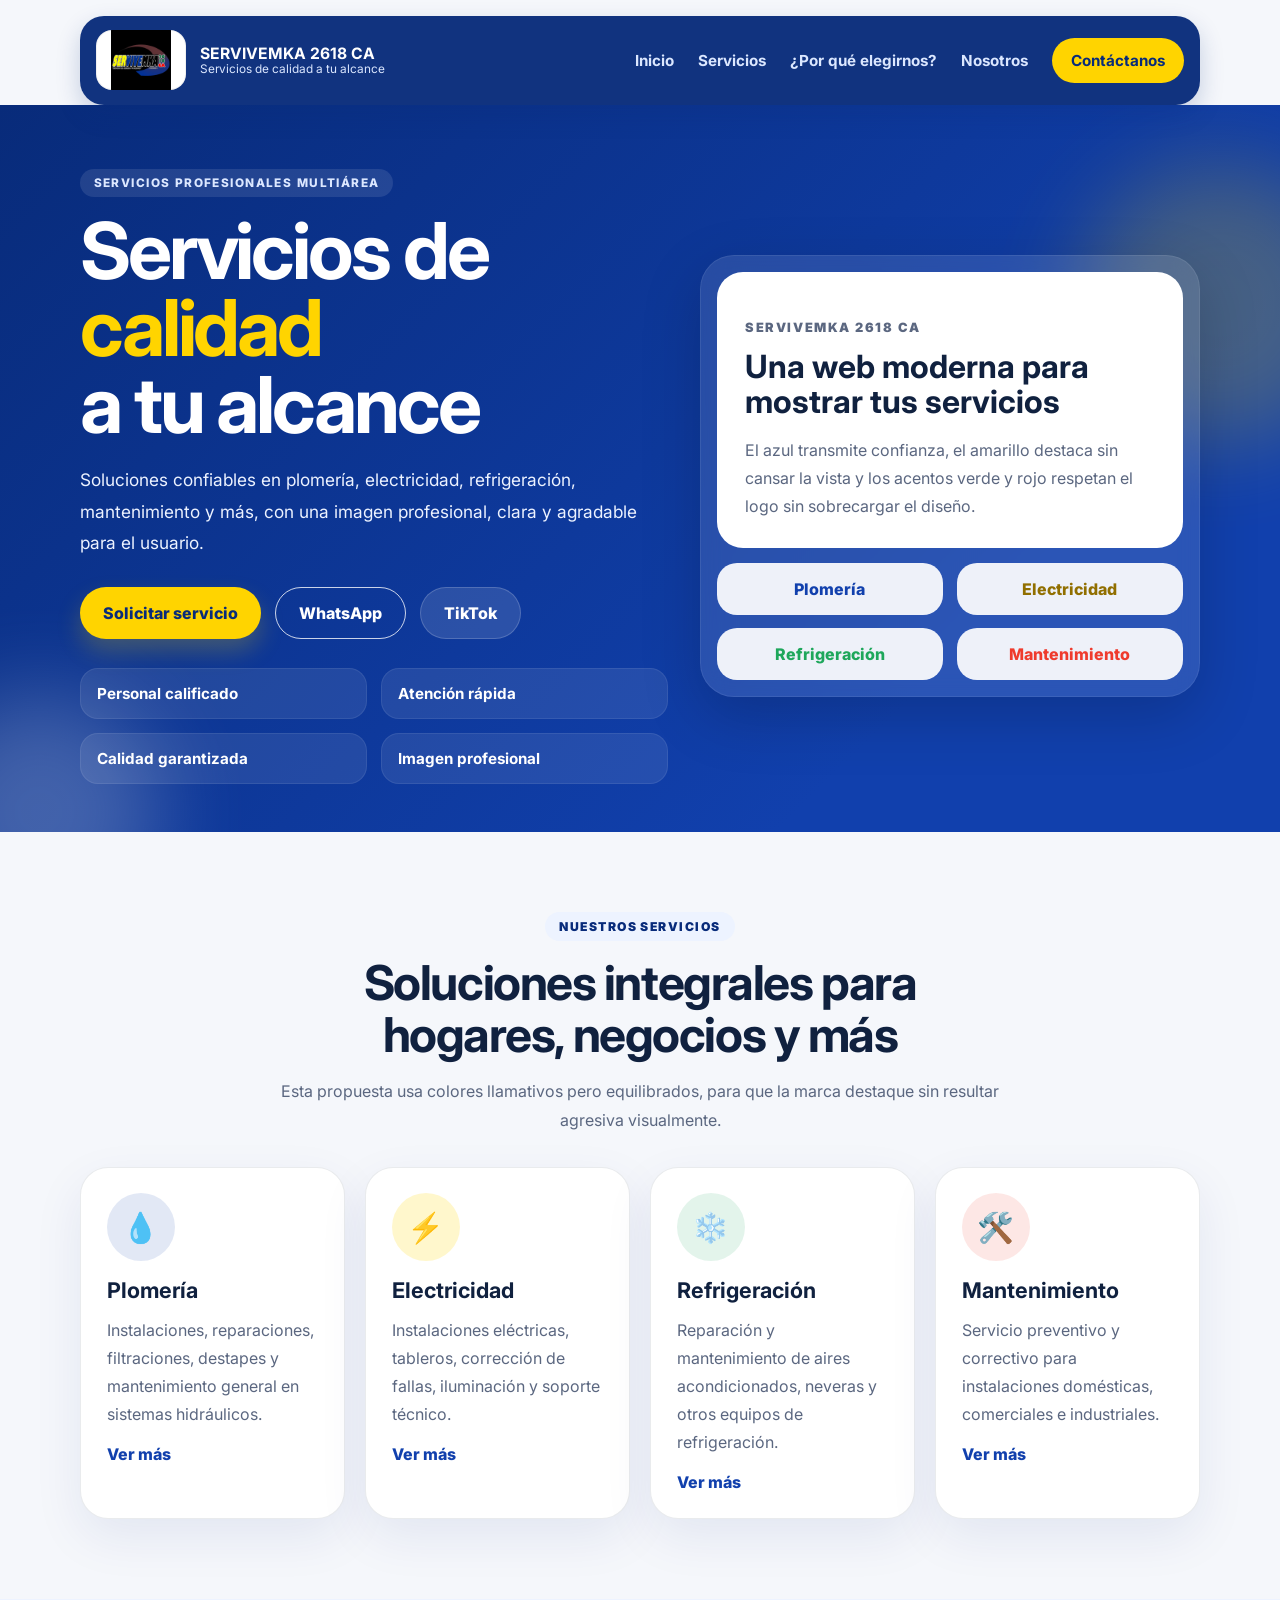
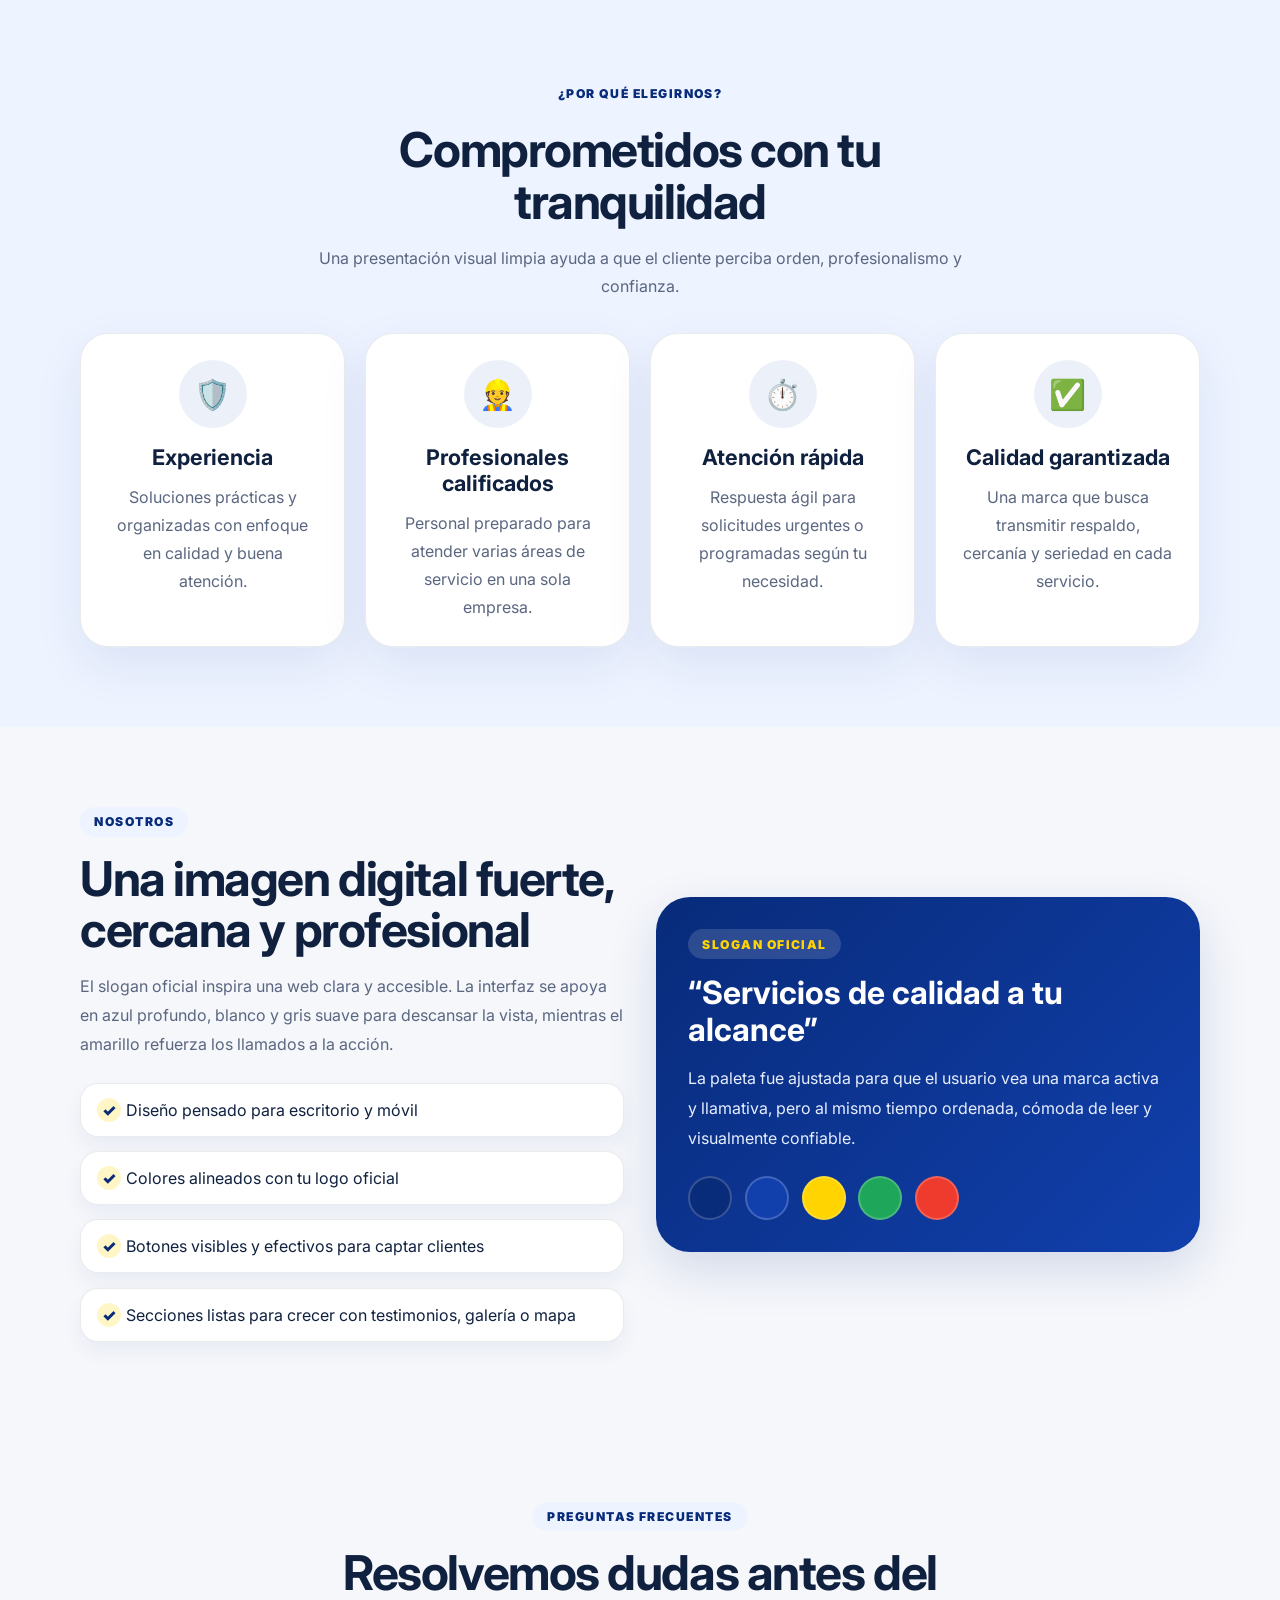
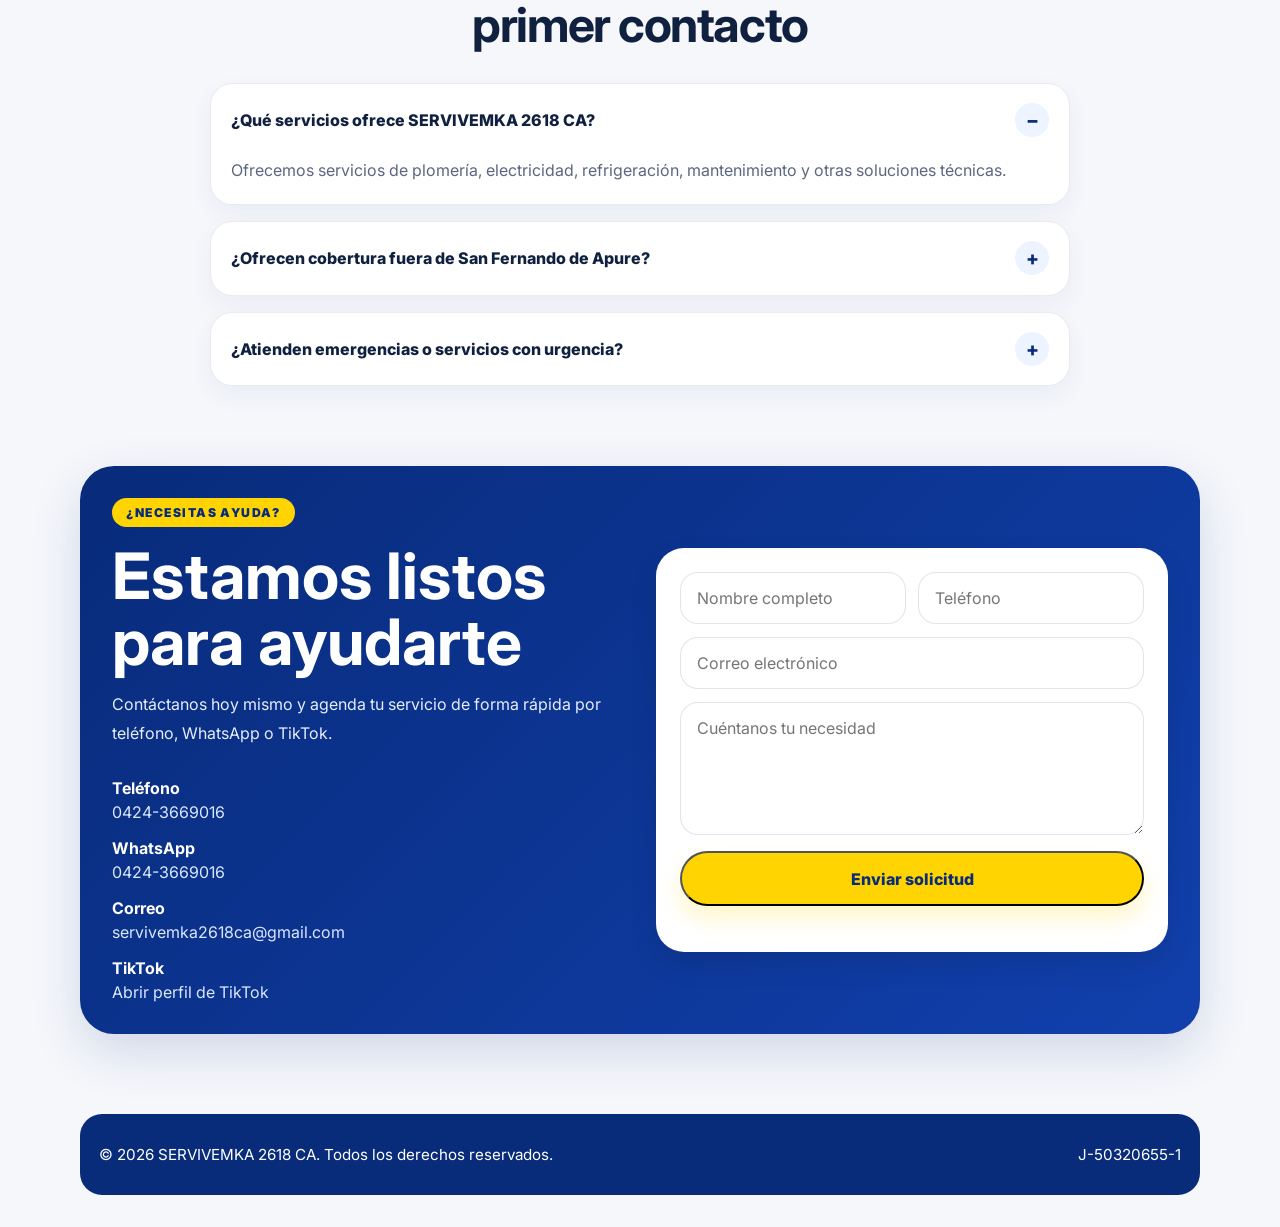
==== index.html @ ab95a571 "Refactor FAQ section to remove duplicates" ====
<!doctype html>
<html lang="es">
  <head>
    <meta charset="UTF-8" />
    <meta name="viewport" content="width=device-width, initial-scale=1.0" />
    <meta
      name="description"
      content="SERVIVEMKA 2618 CA - Servicios de calidad a tu alcance. Plomería, electricidad, refrigeración, mantenimiento y más."
    />
    <title>SERVIVEMKA 2618 CA</title>
    <link rel="preconnect" href="https://fonts.googleapis.com" />
    <link rel="preconnect" href="https://fonts.gstatic.com" crossorigin />
    <link
      href="https://fonts.googleapis.com/css2?family=Inter:wght@400;500;600;700;800;900&display=swap"
      rel="stylesheet"
    />
    <link rel="stylesheet" href="styles.css" />
  </head>
  <body>
    <header class="site-header">
      <div class="container nav-wrap">
        <a href="#inicio" class="brand" aria-label="Ir al inicio">
          <div class="brand-logo-box">
            <img src="public/logo-servivemka.jpg" alt="Logo de SERVIVEMKA 2618 CA" class="brand-logo" />
          </div>
          <div class="brand-text">
            <strong>SERVIVEMKA 2618 CA</strong>
            <span>Servicios de calidad a tu alcance</span>
          </div>
        </a>

        <button class="menu-toggle" id="menuToggle" aria-label="Abrir menú" aria-expanded="false">
          <span></span>
          <span></span>
          <span></span>
        </button>

        <nav class="nav" id="navMenu">
          <a href="#inicio">Inicio</a>
          <a href="#servicios">Servicios</a>
          <a href="#beneficios">¿Por qué elegirnos?</a>
          <a href="#nosotros">Nosotros</a>
          <a href="#contacto" class="nav-button">Contáctanos</a>
        </nav>
      </div>
    </header>

    <main>
      <section class="hero" id="inicio">
        <div class="hero-shape hero-shape-1"></div>
        <div class="hero-shape hero-shape-2"></div>
        <div class="container hero-grid">
          <div class="hero-copy">
            <span class="eyebrow">SERVICIOS PROFESIONALES MULTIÁREA</span>
            <h1>
              Servicios de <span>calidad</span><br />
              a tu alcance
            </h1>
            <p>
              Soluciones confiables en plomería, electricidad, refrigeración, mantenimiento y más,
              con una imagen profesional, clara y agradable para el usuario.
            </p>

            <div class="hero-actions">
              <a class="btn btn-primary" href="#contacto">Solicitar servicio</a>
              <a
                class="btn btn-outline"
                href="https://wa.me/584243669016?text=Hola%2C%20quiero%20informaci%C3%B3n%20sobre%20los%20servicios%20de%20SERVIVEMKA%202618%20CA"
                target="_blank"
                rel="noreferrer"
              >
                WhatsApp
              </a>
              <a
                class="btn btn-tiktok"
                href="https://www.tiktok.com/@asdrubaldaza2288?_t=ZM-8vEyXBdMeiU&_r=1"
                target="_blank"
                rel="noreferrer"
              >
                TikTok
              </a>
            </div>

            <div class="hero-badges">
              <div class="badge-item">Personal calificado</div>
              <div class="badge-item">Atención rápida</div>
              <div class="badge-item">Calidad garantizada</div>
              <div class="badge-item">Imagen profesional</div>
            </div>
          </div>

          <div class="hero-card">
            <div class="hero-card-top">
              <p class="card-kicker">SERVIVEMKA 2618 CA</p>
              <h2>Una web moderna para mostrar tus servicios</h2>
              <p>
                El azul transmite confianza, el amarillo destaca sin cansar la vista y los acentos
                verde y rojo respetan el logo sin sobrecargar el diseño.
              </p>
            </div>

            <div class="hero-service-list">
              <div class="mini-service blue">Plomería</div>
              <div class="mini-service yellow">Electricidad</div>
              <div class="mini-service green">Refrigeración</div>
              <div class="mini-service red">Mantenimiento</div>
            </div>
          </div>
        </div>
      </section>

      <section class="section light" id="servicios">
        <div class="container">
          <div class="section-head center">
            <span class="tag">Nuestros servicios</span>
            <h2>Soluciones integrales para hogares, negocios y más</h2>
            <p>
              Esta propuesta usa colores llamativos pero equilibrados, para que la marca destaque sin
              resultar agresiva visualmente.
            </p>
          </div>

          <div class="service-grid">
            <article class="service-card">
              <div class="icon-circle blue">💧</div>
              <h3>Plomería</h3>
              <p>
                Instalaciones, reparaciones, filtraciones, destapes y mantenimiento general en sistemas
                hidráulicos.
              </p>
              <a href="#contacto">Ver más</a>
            </article>

            <article class="service-card">
              <div class="icon-circle yellow">⚡</div>
              <h3>Electricidad</h3>
              <p>
                Instalaciones eléctricas, tableros, corrección de fallas, iluminación y soporte técnico.
              </p>
              <a href="#contacto">Ver más</a>
            </article>

            <article class="service-card">
              <div class="icon-circle green">❄️</div>
              <h3>Refrigeración</h3>
              <p>
                Reparación y mantenimiento de aires acondicionados, neveras y otros equipos de refrigeración.
              </p>
              <a href="#contacto">Ver más</a>
            </article>

            <article class="service-card">
              <div class="icon-circle red">🛠️</div>
              <h3>Mantenimiento</h3>
              <p>
                Servicio preventivo y correctivo para instalaciones domésticas, comerciales e industriales.
              </p>
              <a href="#contacto">Ver más</a>
            </article>
          </div>
        </div>
      </section>

      <section class="section pale" id="beneficios">
        <div class="container">
          <div class="section-head center">
            <span class="tag">¿Por qué elegirnos?</span>
            <h2>Comprometidos con tu tranquilidad</h2>
            <p>
              Una presentación visual limpia ayuda a que el cliente perciba orden, profesionalismo y confianza.
            </p>
          </div>

          <div class="benefit-grid">
            <article class="benefit-card">
              <div class="benefit-icon">🛡️</div>
              <h3>Experiencia</h3>
              <p>Soluciones prácticas y organizadas con enfoque en calidad y buena atención.</p>
            </article>
            <article class="benefit-card">
              <div class="benefit-icon">👷</div>
              <h3>Profesionales calificados</h3>
              <p>Personal preparado para atender varias áreas de servicio en una sola empresa.</p>
            </article>
            <article class="benefit-card">
              <div class="benefit-icon">⏱️</div>
              <h3>Atención rápida</h3>
              <p>Respuesta ágil para solicitudes urgentes o programadas según tu necesidad.</p>
            </article>
            <article class="benefit-card">
              <div class="benefit-icon">✅</div>
              <h3>Calidad garantizada</h3>
              <p>Una marca que busca transmitir respaldo, cercanía y seriedad en cada servicio.</p>
            </article>
          </div>
        </div>
      </section>

      <section class="section" id="nosotros">
        <div class="container about-grid">
          <div>
            <div class="section-head">
              <span class="tag">Nosotros</span>
              <h2>Una imagen digital fuerte, cercana y profesional</h2>
              <p>
                El slogan oficial inspira una web clara y accesible. La interfaz se apoya en azul profundo,
                blanco y gris suave para descansar la vista, mientras el amarillo refuerza los llamados a la acción.
              </p>
            </div>

            <ul class="check-list">
              <li>Diseño pensado para escritorio y móvil</li>
              <li>Colores alineados con tu logo oficial</li>
              <li>Botones visibles y efectivos para captar clientes</li>
              <li>Secciones listas para crecer con testimonios, galería o mapa</li>
            </ul>
          </div>

          <div class="about-panel">
            <span class="tag tag-dark">Slogan oficial</span>
            <h3>“Servicios de calidad a tu alcance”</h3>
            <p>
              La paleta fue ajustada para que el usuario vea una marca activa y llamativa, pero al mismo tiempo ordenada,
              cómoda de leer y visualmente confiable.
            </p>
            <div class="palette-preview">
              <span class="swatch navy"></span>
              <span class="swatch blue"></span>
              <span class="swatch yellow"></span>
              <span class="swatch green"></span>
              <span class="swatch red"></span>
            </div>
          </div>
        </div>
      </section>

      <section class="section light">
        <div class="container narrow">
          <div class="section-head center">
            <span class="tag">Preguntas frecuentes</span>
            <h2>Resolvemos dudas antes del primer contacto</h2>
          </div>

          <div class="faq-list">
            <article class="faq-item active">
              <button class="faq-question" type="button">
                <span>¿Qué servicios ofrece SERVIVEMKA 2618 CA?</span>
                <span class="faq-sign">−</span>
              </button>
              <div class="faq-answer">
                Ofrecemos servicios de plomería, electricidad, refrigeración, mantenimiento y otras soluciones técnicas.
              </div>
            </article>

           <article class="faq-item">
  <button class="faq-question" type="button">
    <span>¿Ofrecen cobertura fuera de San Fernando de Apure?</span>
    <span class="faq-sign">+</span>
  </button>
  <div class="faq-answer">
    Sí. En SERVIVEMKA 2618 CA contamos con disponibilidad para atender servicios dentro y fuera de San Fernando de Apure, según el tipo de trabajo y la ubicación. Siempre buscamos brindarte una atención rápida, confiable y con la misma calidad que nos identifica.
  </div>
</article>

<article class="faq-item">
  <button class="faq-question" type="button">
    <span>¿Atienden emergencias o servicios con urgencia?</span>
    <span class="faq-sign">+</span>
  </button>
  <div class="faq-answer">
    Sí. Atendemos solicitudes urgentes en plomería, electricidad, refrigeración y mantenimiento, ofreciendo una respuesta oportuna para ayudarte cuando más lo necesitas. Nuestro compromiso es darte soluciones rápidas y efectivas.
  </div>
</article>
          </div>
        </div>
      </section>

      <section class="section contact-band" id="contacto">
        <div class="container contact-grid">
          <div class="contact-copy">
            <span class="tag tag-yellow">¿Necesitas ayuda?</span>
            <h2>Estamos listos para ayudarte</h2>
            <p>
              Contáctanos hoy mismo y agenda tu servicio de forma rápida por teléfono, WhatsApp o TikTok.
            </p>

            <div class="contact-data">
              <div>
                <strong>Teléfono</strong>
                <span><a href="tel:04243669016">0424-3669016</a></span>
              </div>
              <div>
                <strong>WhatsApp</strong>
                <span>
                  <a
                    href="https://wa.me/584243669016?text=Hola%2C%20quiero%20informaci%C3%B3n%20sobre%20los%20servicios%20de%20SERVIVEMKA%202618%20CA"
                    target="_blank"
                    rel="noreferrer"
                  >
                    0424-3669016
                  </a>
                </span>
              </div>
              <div>
                <strong>Correo</strong>
                <span><a href="mailto:servivemka2618ca@gmail.com">servivemka2618ca@gmail.com</a></span>
              </div>
              <div>
                <strong>TikTok</strong>
                <span>
                  <a
                    href="https://www.tiktok.com/@asdrubaldaza2288?_t=ZM-8vEyXBdMeiU&_r=1"
                    target="_blank"
                    rel="noreferrer"
                  >
                    Abrir perfil de TikTok
                  </a>
                </span>
              </div>
            </div>
          </div>

          <form class="contact-form" id="contactForm">
            <div class="form-row">
              <input type="text" placeholder="Nombre completo" name="nombre" required />
              <input type="tel" placeholder="Teléfono" name="telefono" required />
            </div>
            <input type="email" placeholder="Correo electrónico" name="correo" required />
            <textarea name="mensaje" rows="5" placeholder="Cuéntanos tu necesidad" required></textarea>
            <button type="submit" class="btn btn-primary full">Enviar solicitud</button>
            <p class="form-message" id="formMessage"></p>
          </form>
        </div>
      </section>
    </main>

    <footer class="site-footer">
      <div class="container footer-wrap">
        <p>© 2026 SERVIVEMKA 2618 CA. Todos los derechos reservados.</p>
        <p>J-50320655-1</p>
      </div>
    </footer>

    <script src="script.js"></script>
  </body>
</html>
---- styles.css ----
:root {
  --navy: #082b7a;
  --blue: #1140ad;
  --light-blue: #edf3ff;
  --yellow: #ffd400;
  --yellow-soft: #ffe666;
  --green: #1ea75b;
  --red: #ef3b2d;
  --text: #10213f;
  --muted: #5b6780;
  --white: #ffffff;
  --bg: #f5f7fb;
  --border: rgba(16, 33, 63, 0.09);
  --shadow: 0 18px 50px rgba(8, 43, 122, 0.08);
  --radius: 28px;
}

* {
  box-sizing: border-box;
}

html {
  scroll-behavior: smooth;
}

body {
  margin: 0;
  font-family: "Inter", sans-serif;
  background: var(--bg);
  color: var(--text);
}

a {
  color: inherit;
  text-decoration: none;
}

img {
  display: block;
  max-width: 100%;
}

button,
input,
textarea {
  font: inherit;
}

.container {
  width: min(1120px, calc(100% - 2rem));
  margin: 0 auto;
}

.narrow {
  width: min(860px, 100%);
}

.site-header {
  position: sticky;
  top: 0;
  z-index: 50;
  padding: 1rem 0 0;
}

.nav-wrap {
  display: flex;
  align-items: center;
  justify-content: space-between;
  gap: 1rem;
  background: rgba(8, 43, 122, 0.96);
  backdrop-filter: blur(10px);
  color: var(--white);
  border-radius: 24px;
  padding: 0.9rem 1rem;
  box-shadow: 0 10px 25px rgba(8, 43, 122, 0.2);
}

.brand {
  display: flex;
  align-items: center;
  gap: 0.85rem;
  min-width: 0;
}

.brand-logo-box {
  width: 90px;
  min-width: 90px;
  height: 60px;
  border-radius: 16px;
  background: #fff;
  overflow: hidden;
  box-shadow: inset 0 0 0 1px rgba(0, 0, 0, 0.06);
}

.brand-logo {
  width: 100%;
  height: 100%;
  object-fit: contain;
}

.brand-text {
  display: flex;
  flex-direction: column;
}

.brand-text strong {
  font-size: 0.98rem;
  line-height: 1.1;
}

.brand-text span {
  font-size: 0.74rem;
  color: #dbe7ff;
}

.nav {
  display: flex;
  align-items: center;
  gap: 1.5rem;
}

.nav a {
  font-size: 0.95rem;
  font-weight: 700;
  color: #dbe7ff;
}

.nav a:hover {
  color: var(--white);
}

.nav-button {
  background: var(--yellow);
  color: var(--navy) !important;
  padding: 0.8rem 1.2rem;
  border-radius: 999px;
}

.menu-toggle {
  display: none;
  flex-direction: column;
  gap: 4px;
  background: transparent;
  border: 0;
  cursor: pointer;
}

.menu-toggle span {
  display: block;
  width: 24px;
  height: 3px;
  border-radius: 999px;
  background: var(--white);
}

.hero {
  position: relative;
  overflow: hidden;
  padding: 4rem 0 3rem;
  background: linear-gradient(135deg, var(--navy) 0%, var(--blue) 75%);
}

.hero-shape {
  position: absolute;
  border-radius: 999px;
  filter: blur(45px);
  opacity: 0.22;
}

.hero-shape-1 {
  width: 280px;
  height: 280px;
  background: var(--yellow);
  top: 60px;
  right: -80px;
}

.hero-shape-2 {
  width: 240px;
  height: 240px;
  background: #ffffff;
  bottom: -100px;
  left: -80px;
}

.hero-grid {
  position: relative;
  display: grid;
  grid-template-columns: 1.08fr 0.92fr;
  gap: 2rem;
  align-items: center;
}

.eyebrow {
  display: inline-flex;
  padding: 0.45rem 0.85rem;
  border-radius: 999px;
  background: rgba(255, 255, 255, 0.1);
  color: #dbe7ff;
  font-size: 0.74rem;
  font-weight: 800;
  letter-spacing: 0.12em;
}

.hero-copy h1 {
  margin: 1rem 0 0;
  color: var(--white);
  font-size: clamp(2.7rem, 7vw, 4.9rem);
  line-height: 0.98;
  letter-spacing: -0.04em;
}

.hero-copy h1 span {
  color: var(--yellow);
}

.hero-copy p {
  margin: 1.3rem 0 0;
  max-width: 650px;
  color: #ecf2ff;
  font-size: 1.08rem;
  line-height: 1.8;
}

.hero-actions {
  display: flex;
  flex-wrap: wrap;
  gap: 0.85rem;
  margin-top: 1.8rem;
}

.btn {
  display: inline-flex;
  align-items: center;
  justify-content: center;
  border-radius: 999px;
  padding: 0.95rem 1.45rem;
  font-weight: 800;
  transition: transform 0.2s ease, box-shadow 0.2s ease, background 0.2s ease;
}

.btn:hover {
  transform: translateY(-1px);
}

.btn-primary {
  background: var(--yellow);
  color: var(--navy);
  box-shadow: 0 12px 24px rgba(255, 212, 0, 0.22);
}

.btn-outline {
  border: 1.5px solid rgba(255, 255, 255, 0.78);
  color: var(--white);
}

.btn-tiktok {
  background: rgba(255, 255, 255, 0.12);
  color: var(--white);
  border: 1px solid rgba(255, 255, 255, 0.18);
}

.btn.full {
  width: 100%;
}

.hero-badges {
  display: grid;
  grid-template-columns: repeat(2, minmax(0, 1fr));
  gap: 0.85rem;
  margin-top: 1.8rem;
}

.badge-item {
  padding: 0.95rem 1rem;
  border-radius: 18px;
  background: rgba(255, 255, 255, 0.09);
  color: var(--white);
  font-size: 0.95rem;
  font-weight: 700;
  border: 1px solid rgba(255, 255, 255, 0.08);
}

.hero-card {
  background: rgba(255, 255, 255, 0.11);
  border: 1px solid rgba(255, 255, 255, 0.08);
  backdrop-filter: blur(12px);
  border-radius: 34px;
  padding: 1rem;
  box-shadow: 0 20px 60px rgba(0, 0, 0, 0.18);
}

.hero-card-top {
  background: var(--white);
  border-radius: 26px;
  padding: 1.8rem;
}

.card-kicker {
  margin: 0;
  color: var(--navy);
  font-size: 0.8rem;
  letter-spacing: 0.12em;
  font-weight: 900;
}

.hero-card-top h2 {
  margin: 0.6rem 0 0;
  font-size: 2rem;
  line-height: 1.1;
}

.hero-card-top p {
  margin: 1rem 0 0;
  color: var(--muted);
  line-height: 1.75;
}

.hero-service-list {
  display: grid;
  grid-template-columns: repeat(2, minmax(0, 1fr));
  gap: 0.85rem;
  margin-top: 0.9rem;
}

.mini-service {
  padding: 1rem;
  border-radius: 20px;
  font-weight: 800;
  text-align: center;
  background: rgba(255, 255, 255, 0.92);
}

.blue {
  color: var(--blue);
}

.yellow {
  color: #916f00;
}

.green {
  color: var(--green);
}

.red {
  color: var(--red);
}

.section {
  padding: 5rem 0;
}

.section.light {
  background: var(--bg);
}

.section.pale {
  background: var(--light-blue);
}

.section-head {
  max-width: 720px;
}

.section-head.center {
  margin: 0 auto;
  text-align: center;
}

.tag {
  display: inline-flex;
  border-radius: 999px;
  padding: 0.45rem 0.9rem;
  background: var(--light-blue);
  color: var(--navy);
  font-size: 0.76rem;
  font-weight: 900;
  letter-spacing: 0.12em;
  text-transform: uppercase;
}

.tag-dark {
  background: rgba(255, 255, 255, 0.14);
  color: var(--yellow);
}

.tag-yellow {
  background: var(--yellow);
  color: var(--navy);
}

.section-head h2 {
  margin: 1rem 0 0;
  font-size: clamp(2rem, 4vw, 3rem);
  line-height: 1.08;
  letter-spacing: -0.03em;
}

.section-head p {
  margin: 1rem 0 0;
  color: var(--muted);
  line-height: 1.8;
}

.service-grid,
.benefit-grid {
  display: grid;
  gap: 1.25rem;
  margin-top: 2rem;
}

.service-grid {
  grid-template-columns: repeat(4, minmax(0, 1fr));
}

.benefit-grid {
  grid-template-columns: repeat(4, minmax(0, 1fr));
}

.service-card,
.benefit-card {
  background: var(--white);
  border-radius: var(--radius);
  padding: 1.6rem;
  box-shadow: var(--shadow);
  border: 1px solid var(--border);
}

.icon-circle,
.benefit-icon {
  width: 68px;
  height: 68px;
  display: grid;
  place-items: center;
  border-radius: 999px;
  font-size: 1.85rem;
}

.icon-circle.blue {
  background: rgba(17, 64, 173, 0.12);
}

.icon-circle.yellow {
  background: rgba(255, 212, 0, 0.2);
}

.icon-circle.green {
  background: rgba(30, 167, 91, 0.12);
}

.icon-circle.red {
  background: rgba(239, 59, 45, 0.12);
}

.service-card h3,
.benefit-card h3 {
  margin: 1rem 0 0;
  font-size: 1.35rem;
}

.service-card p,
.benefit-card p {
  margin: 0.8rem 0 0;
  color: var(--muted);
  line-height: 1.75;
}

.service-card a {
  display: inline-block;
  margin-top: 1rem;
  color: var(--blue);
  font-weight: 800;
}

.benefit-card {
  text-align: center;
}

.benefit-icon {
  margin: 0 auto;
  background: rgba(17, 64, 173, 0.08);
}

.about-grid,
.contact-grid {
  display: grid;
  grid-template-columns: 1fr 1fr;
  gap: 2rem;
  align-items: center;
}

.check-list {
  display: grid;
  gap: 0.9rem;
  padding: 0;
  margin: 1.5rem 0 0;
  list-style: none;
}

.check-list li {
  background: var(--white);
  border: 1px solid var(--border);
  border-radius: 18px;
  padding: 1rem 1rem 1rem 2.8rem;
  box-shadow: 0 10px 20px rgba(8, 43, 122, 0.05);
  position: relative;
}

.check-list li::before {
  content: "✓";
  position: absolute;
  left: 1rem;
  top: 50%;
  transform: translateY(-50%);
  width: 24px;
  height: 24px;
  border-radius: 999px;
  display: grid;
  place-items: center;
  background: rgba(255, 212, 0, 0.22);
  color: var(--navy);
  font-weight: 900;
}

.about-panel {
  border-radius: 34px;
  padding: 2rem;
  color: var(--white);
  background: linear-gradient(135deg, var(--navy) 0%, var(--blue) 100%);
  box-shadow: 0 18px 50px rgba(8, 43, 122, 0.14);
}

.about-panel h3 {
  margin: 1rem 0 0;
  font-size: 2rem;
  line-height: 1.15;
}

.about-panel p {
  margin: 1rem 0 0;
  color: #e6eeff;
  line-height: 1.85;
}

.palette-preview {
  display: flex;
  gap: 0.8rem;
  margin-top: 1.4rem;
}

.swatch {
  width: 44px;
  height: 44px;
  border-radius: 999px;
  border: 2px solid rgba(255, 255, 255, 0.2);
}

.swatch.navy {
  background: var(--navy);
}

.swatch.blue {
  background: var(--blue);
}

.swatch.yellow {
  background: var(--yellow);
}

.swatch.green {
  background: var(--green);
}

.swatch.red {
  background: var(--red);
}

.faq-list {
  display: grid;
  gap: 1rem;
  margin-top: 2rem;
}

.faq-item {
  background: var(--white);
  border-radius: 22px;
  border: 1px solid var(--border);
  overflow: hidden;
  box-shadow: 0 10px 24px rgba(8, 43, 122, 0.05);
}

.faq-question {
  width: 100%;
  display: flex;
  align-items: center;
  justify-content: space-between;
  gap: 1rem;
  padding: 1.2rem 1.25rem;
  border: 0;
  background: transparent;
  font-weight: 800;
  color: var(--text);
  cursor: pointer;
  text-align: left;
}

.faq-sign {
  width: 34px;
  height: 34px;
  display: grid;
  place-items: center;
  border-radius: 999px;
  background: var(--light-blue);
  color: var(--navy);
  font-size: 1.2rem;
}

.faq-answer {
  display: none;
  padding: 0 1.25rem 1.2rem;
  color: var(--muted);
  line-height: 1.8;
}

.faq-item.active .faq-answer {
  display: block;
}

.contact-band {
  padding-top: 0;
}

.contact-grid {
  border-radius: 34px;
  padding: 2rem;
  background: linear-gradient(135deg, var(--navy) 0%, var(--blue) 100%);
  box-shadow: 0 18px 50px rgba(8, 43, 122, 0.15);
}

.contact-copy {
  color: var(--white);
}

.contact-copy h2 {
  margin: 1rem 0 0;
  font-size: clamp(2.2rem, 5vw, 4rem);
  line-height: 1.02;
}

.contact-copy p {
  margin: 1rem 0 0;
  color: #e6eeff;
  line-height: 1.85;
}

.contact-data {
  display: grid;
  gap: 1rem;
  margin-top: 1.8rem;
}

.contact-data strong {
  display: block;
  margin-bottom: 0.25rem;
}

.contact-data span,
.contact-data a {
  color: #dbe7ff;
}

.contact-data a:hover {
  color: var(--yellow-soft);
}

.contact-form {
  background: var(--white);
  border-radius: 28px;
  padding: 1.5rem;
  box-shadow: 0 12px 28px rgba(0, 0, 0, 0.1);
}

.form-row {
  display: grid;
  grid-template-columns: 1fr 1fr;
  gap: 0.8rem;
}

.contact-form input,
.contact-form textarea {
  width: 100%;
  margin-bottom: 0.8rem;
  border: 1px solid rgba(16, 33, 63, 0.12);
  border-radius: 18px;
  padding: 0.95rem 1rem;
  outline: none;
  transition: border-color 0.2s ease, box-shadow 0.2s ease;
}

.contact-form input:focus,
.contact-form textarea:focus {
  border-color: var(--blue);
  box-shadow: 0 0 0 4px rgba(17, 64, 173, 0.08);
}

.form-message {
  min-height: 1.2rem;
  margin: 0.2rem 0 0;
  font-size: 0.92rem;
  font-weight: 600;
  color: var(--green);
}

.site-footer {
  padding: 0 0 2rem;
}

.footer-wrap {
  display: flex;
  justify-content: space-between;
  gap: 1rem;
  border-radius: 22px;
  padding: 1rem 1.2rem;
  color: var(--white);
  background: var(--navy);
  font-size: 0.95rem;
}

@media (max-width: 980px) {
  .hero-grid,
  .about-grid,
  .contact-grid,
  .service-grid,
  .benefit-grid {
    grid-template-columns: 1fr 1fr;
  }

  .nav {
    position: absolute;
    top: calc(100% + 0.6rem);
    left: 1rem;
    right: 1rem;
    display: none;
    flex-direction: column;
    align-items: stretch;
    gap: 0.5rem;
    background: #fff;
    padding: 1rem;
    border-radius: 22px;
    box-shadow: var(--shadow);
  }

  .nav.open {
    display: flex;
  }

  .nav a {
    color: var(--navy);
    padding: 0.8rem 0.9rem;
    border-radius: 14px;
  }

  .nav a:hover {
    background: var(--light-blue);
    color: var(--navy);
  }

  .menu-toggle {
    display: flex;
  }
}

@media (max-width: 720px) {
  .hero,
  .section {
    padding: 4rem 0;
  }

  .hero-grid,
  .about-grid,
  .contact-grid,
  .service-grid,
  .benefit-grid,
  .form-row {
    grid-template-columns: 1fr;
  }

  .hero-badges {
    grid-template-columns: 1fr;
  }

  .brand-logo-box {
    width: 72px;
    min-width: 72px;
    height: 48px;
  }

  .brand-text strong {
    font-size: 0.85rem;
  }

  .brand-text span {
    font-size: 0.67rem;
  }

  .hero-copy p,
  .section-head p,
  .about-panel p,
  .contact-copy p {
    font-size: 1rem;
  }

  .footer-wrap {
    flex-direction: column;
    text-align: center;
  }
}
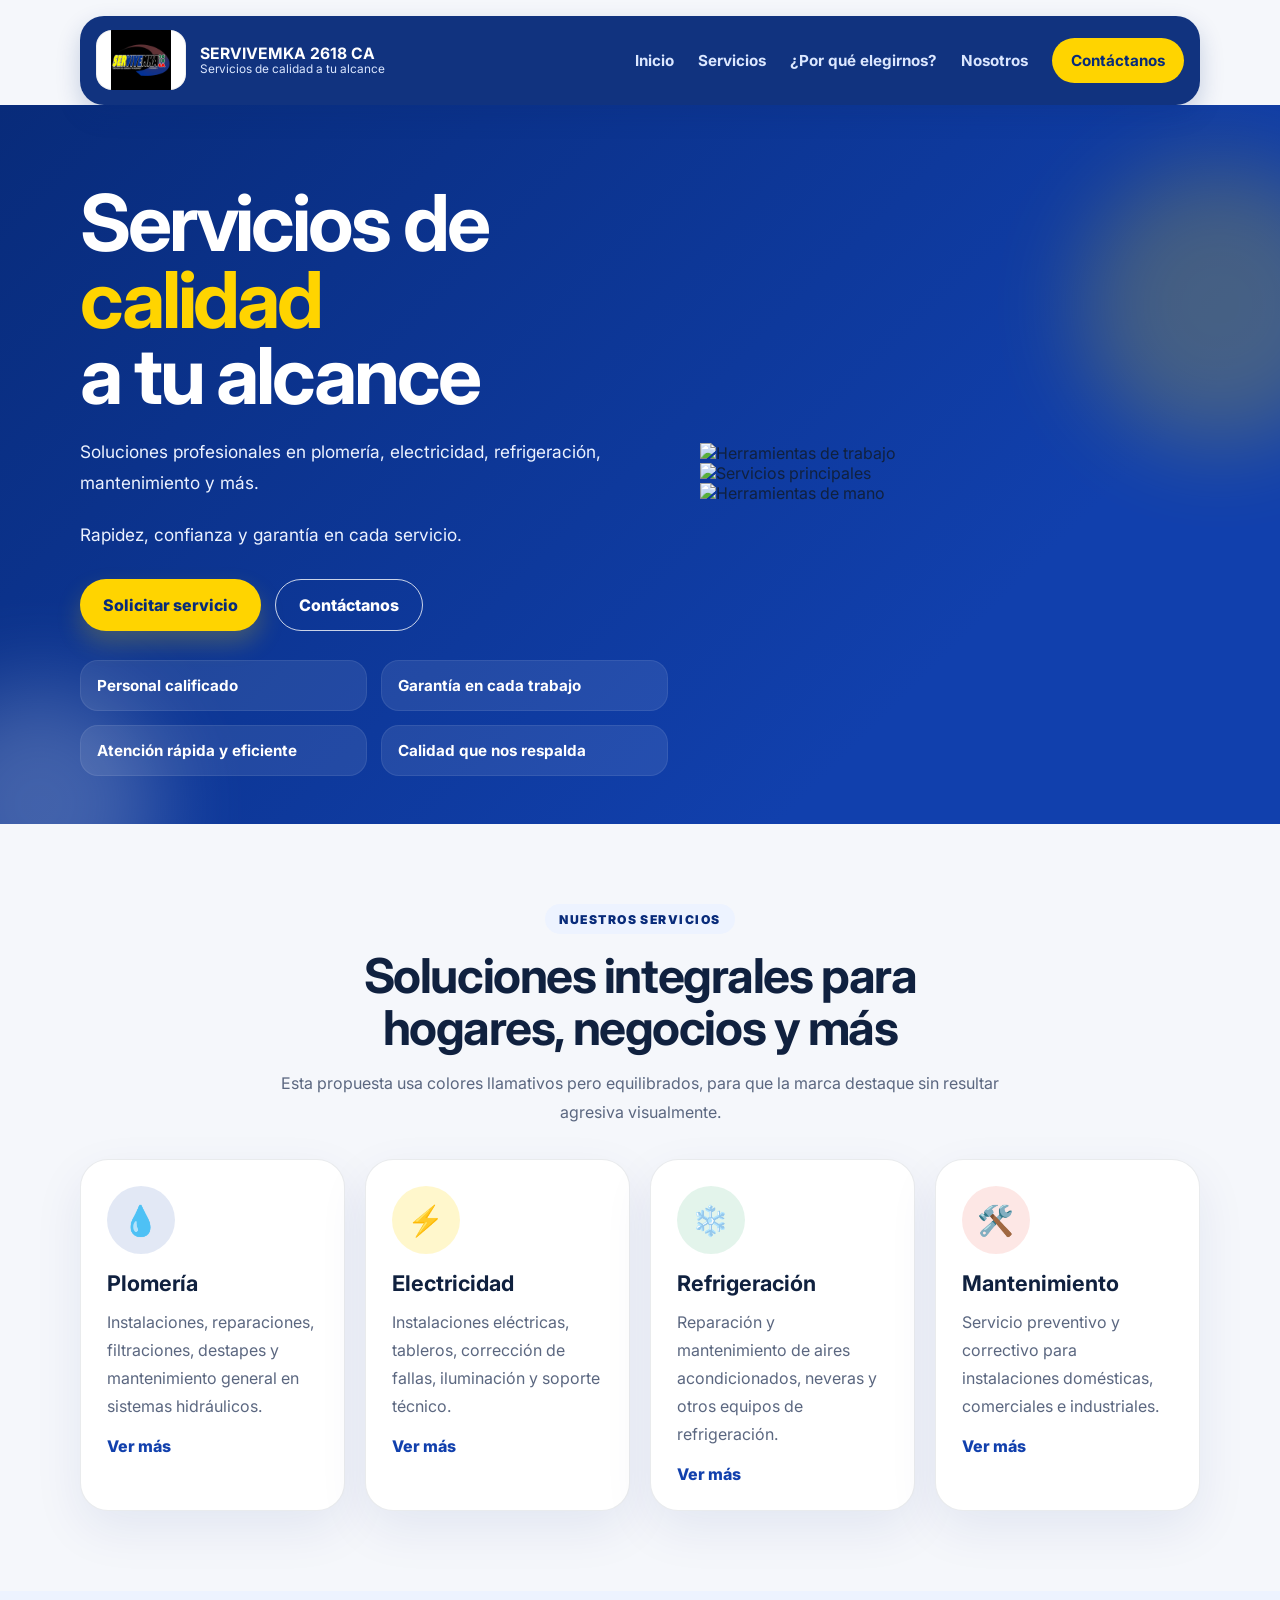
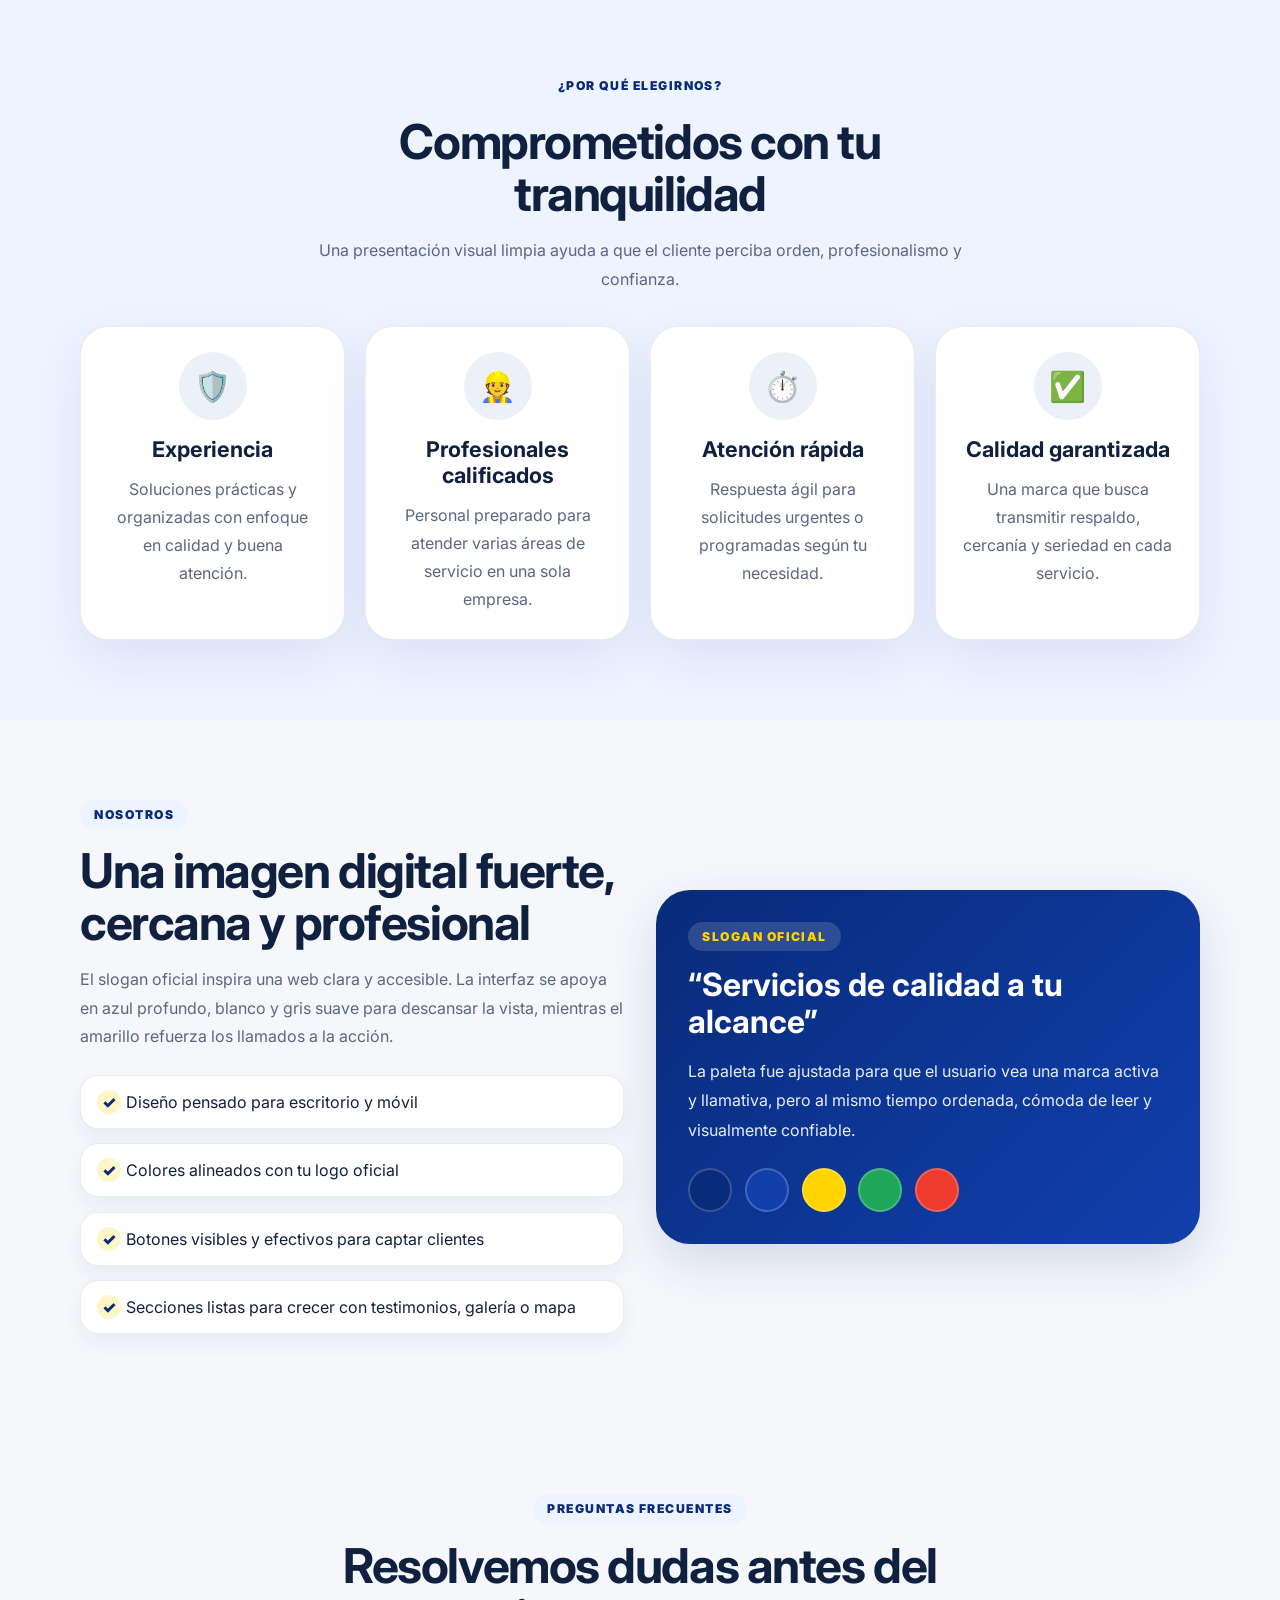
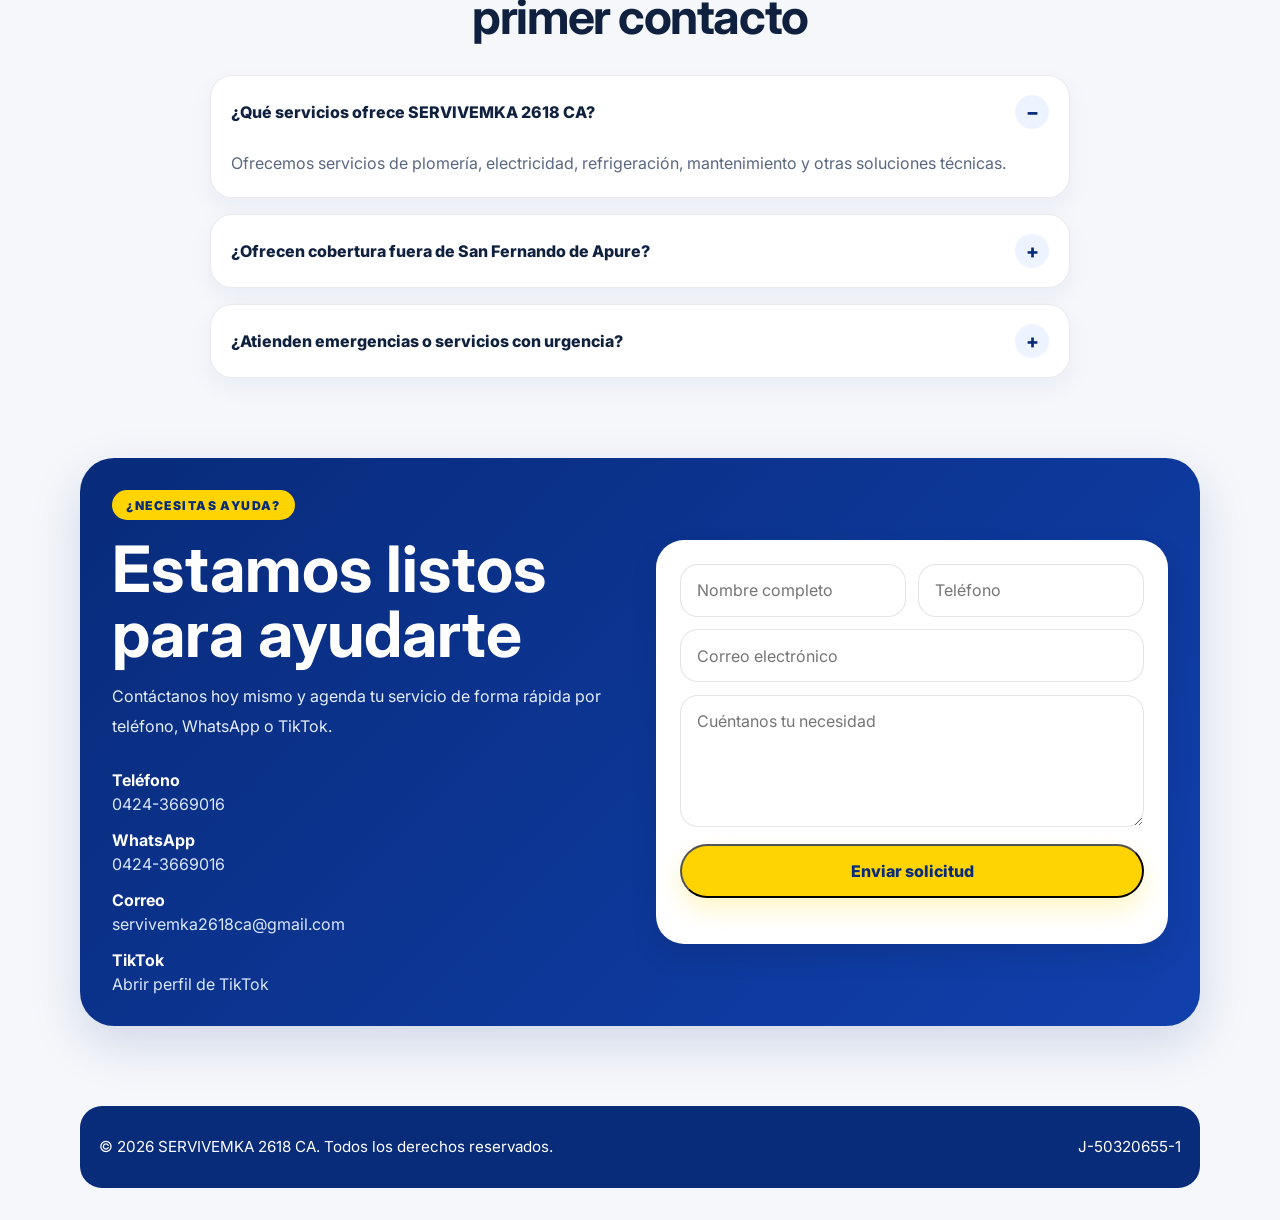
==== commit 0bfe2578: "Refactor hero section layout and content" ====
--- a/index.html
+++ b/index.html
@@ -46,68 +46,65 @@
     </header>
 
     <main>
-      <section class="hero" id="inicio">
-        <div class="hero-shape hero-shape-1"></div>
-        <div class="hero-shape hero-shape-2"></div>
-        <div class="container hero-grid">
-          <div class="hero-copy">
-            <span class="eyebrow">SERVICIOS PROFESIONALES MULTIÁREA</span>
-            <h1>
-              Servicios de <span>calidad</span><br />
-              a tu alcance
-            </h1>
-            <p>
-              Soluciones confiables en plomería, electricidad, refrigeración, mantenimiento y más,
-              con una imagen profesional, clara y agradable para el usuario.
-            </p>
-
-            <div class="hero-actions">
-              <a class="btn btn-primary" href="#contacto">Solicitar servicio</a>
-              <a
-                class="btn btn-outline"
-                href="https://wa.me/584243669016?text=Hola%2C%20quiero%20informaci%C3%B3n%20sobre%20los%20servicios%20de%20SERVIVEMKA%202618%20CA"
-                target="_blank"
-                rel="noreferrer"
-              >
-                WhatsApp
-              </a>
-              <a
-                class="btn btn-tiktok"
-                href="https://www.tiktok.com/@asdrubaldaza2288?_t=ZM-8vEyXBdMeiU&_r=1"
-                target="_blank"
-                rel="noreferrer"
-              >
-                TikTok
-              </a>
-            </div>
-
-            <div class="hero-badges">
-              <div class="badge-item">Personal calificado</div>
-              <div class="badge-item">Atención rápida</div>
-              <div class="badge-item">Calidad garantizada</div>
-              <div class="badge-item">Imagen profesional</div>
-            </div>
-          </div>
-
-          <div class="hero-card">
-            <div class="hero-card-top">
-              <p class="card-kicker">SERVIVEMKA 2618 CA</p>
-              <h2>Una web moderna para mostrar tus servicios</h2>
-              <p>
-                El azul transmite confianza, el amarillo destaca sin cansar la vista y los acentos
-                verde y rojo respetan el logo sin sobrecargar el diseño.
-              </p>
-            </div>
-
-            <div class="hero-service-list">
-              <div class="mini-service blue">Plomería</div>
-              <div class="mini-service yellow">Electricidad</div>
-              <div class="mini-service green">Refrigeración</div>
-              <div class="mini-service red">Mantenimiento</div>
-            </div>
-          </div>
-        </div>
-      </section>
+    <section class="hero" id="inicio">
+  <div class="hero-shape hero-shape-1"></div>
+  <div class="hero-shape hero-shape-2"></div>
+
+  <div class="container hero-grid">
+    <div class="hero-copy">
+      <h1>
+        Servicios de <span>calidad</span><br />
+        a tu alcance
+      </h1>
+
+      <div class="hero-line"></div>
+
+      <p>
+        Soluciones profesionales en plomería, electricidad,
+        refrigeración, mantenimiento y más.
+      </p>
+      <p>
+        Rapidez, confianza y garantía en cada servicio.
+      </p>
+
+      <div class="hero-actions">
+        <a class="btn btn-primary" href="#contacto">Solicitar servicio</a>
+        <a
+          class="btn btn-outline"
+          href="https://wa.me/584243669016?text=Hola%2C%20quiero%20informaci%C3%B3n%20sobre%20los%20servicios%20de%20SERVIVEMKA%202618%20CA"
+          target="_blank"
+          rel="noreferrer"
+        >
+          Contáctanos
+        </a>
+      </div>
+
+      <div class="hero-badges">
+        <div class="badge-item">Personal calificado</div>
+        <div class="badge-item">Garantía en cada trabajo</div>
+        <div class="badge-item">Atención rápida y eficiente</div>
+        <div class="badge-item">Calidad que nos respalda</div>
+      </div>
+    </div>
+
+    <div class="hero-visual">
+      <div class="hero-tools">
+        <img src="public/herramientas-hero.png" alt="Herramientas de trabajo" />
+      </div>
+
+      <div class="hero-rect hero-rect-1"></div>
+      <div class="hero-rect hero-rect-2"></div>
+
+      <div class="hero-service-badge">
+        <img src="public/sello-servicios.png" alt="Servicios principales" />
+      </div>
+
+      <div class="hero-hand">
+        <img src="public/mano-llaves.png" alt="Herramientas de mano" />
+      </div>
+    </div>
+  </div>
+</section>
 
       <section class="section light" id="servicios">
         <div class="container">
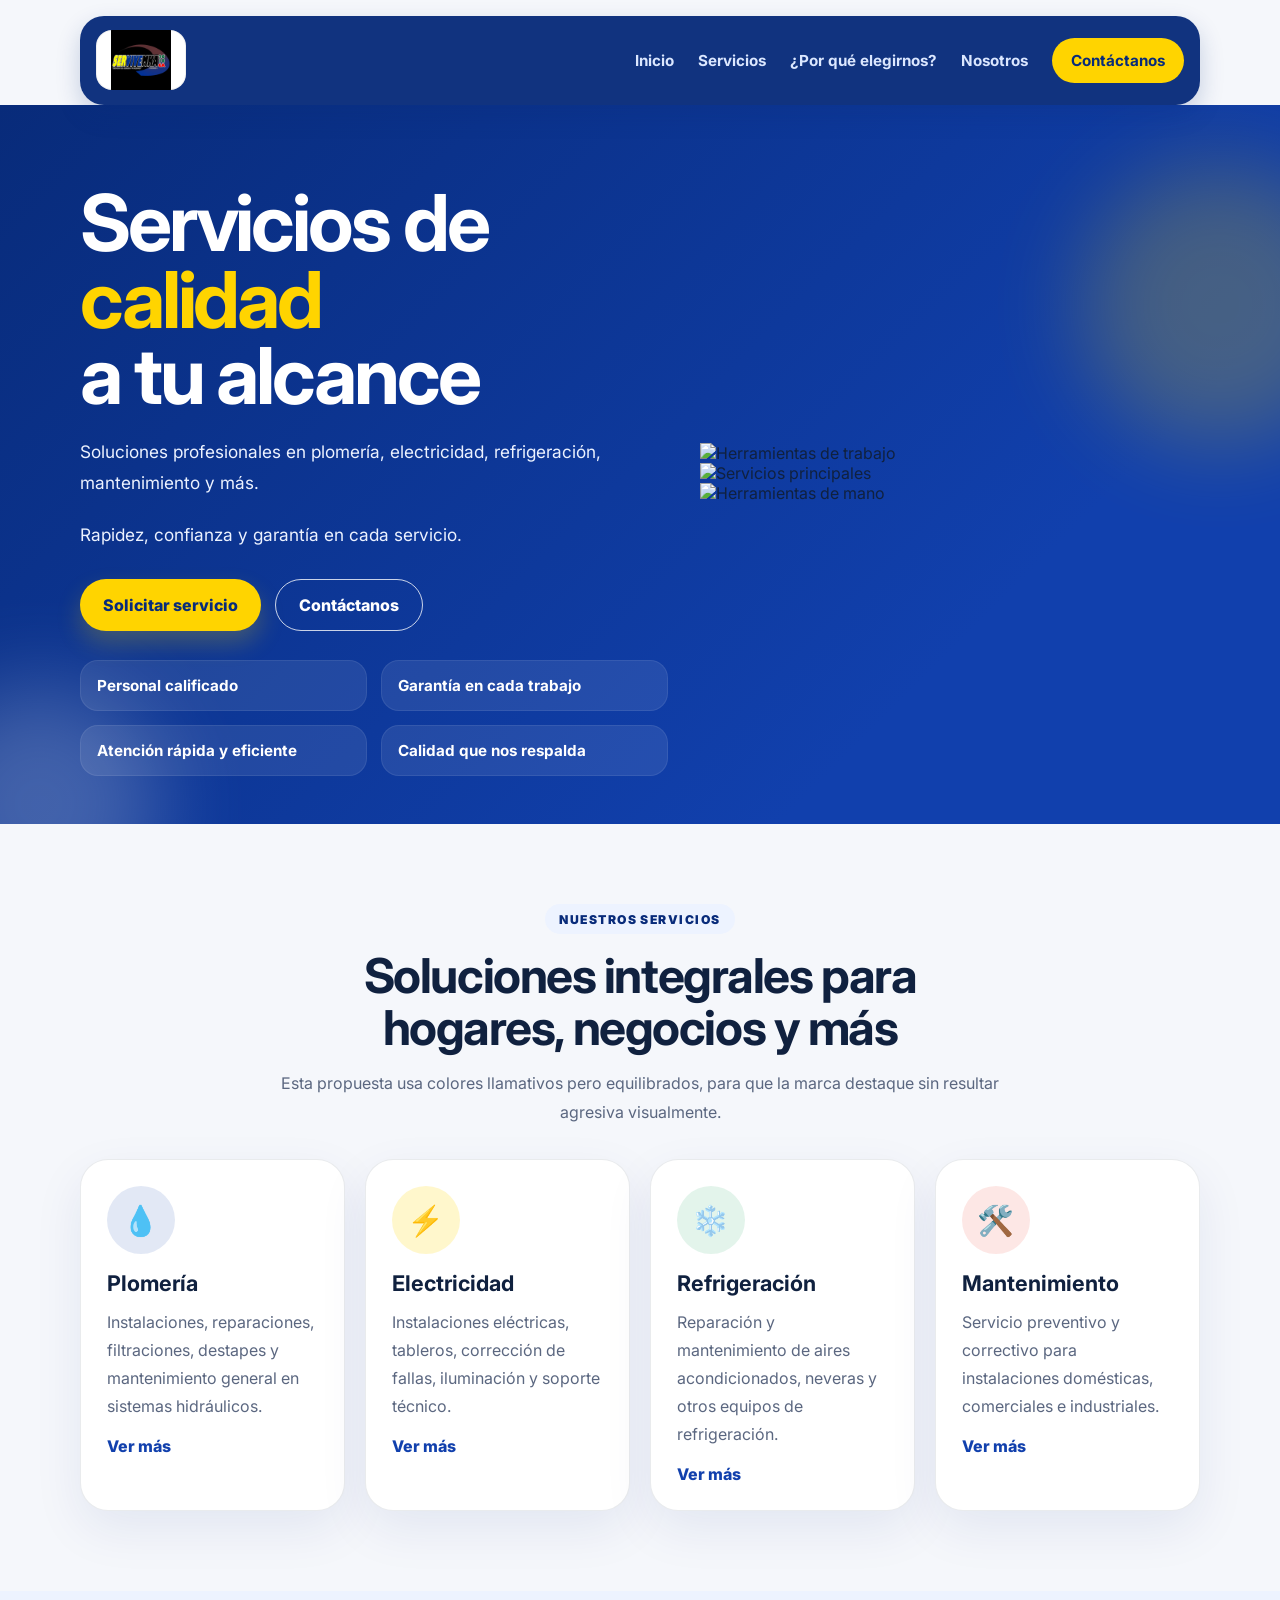
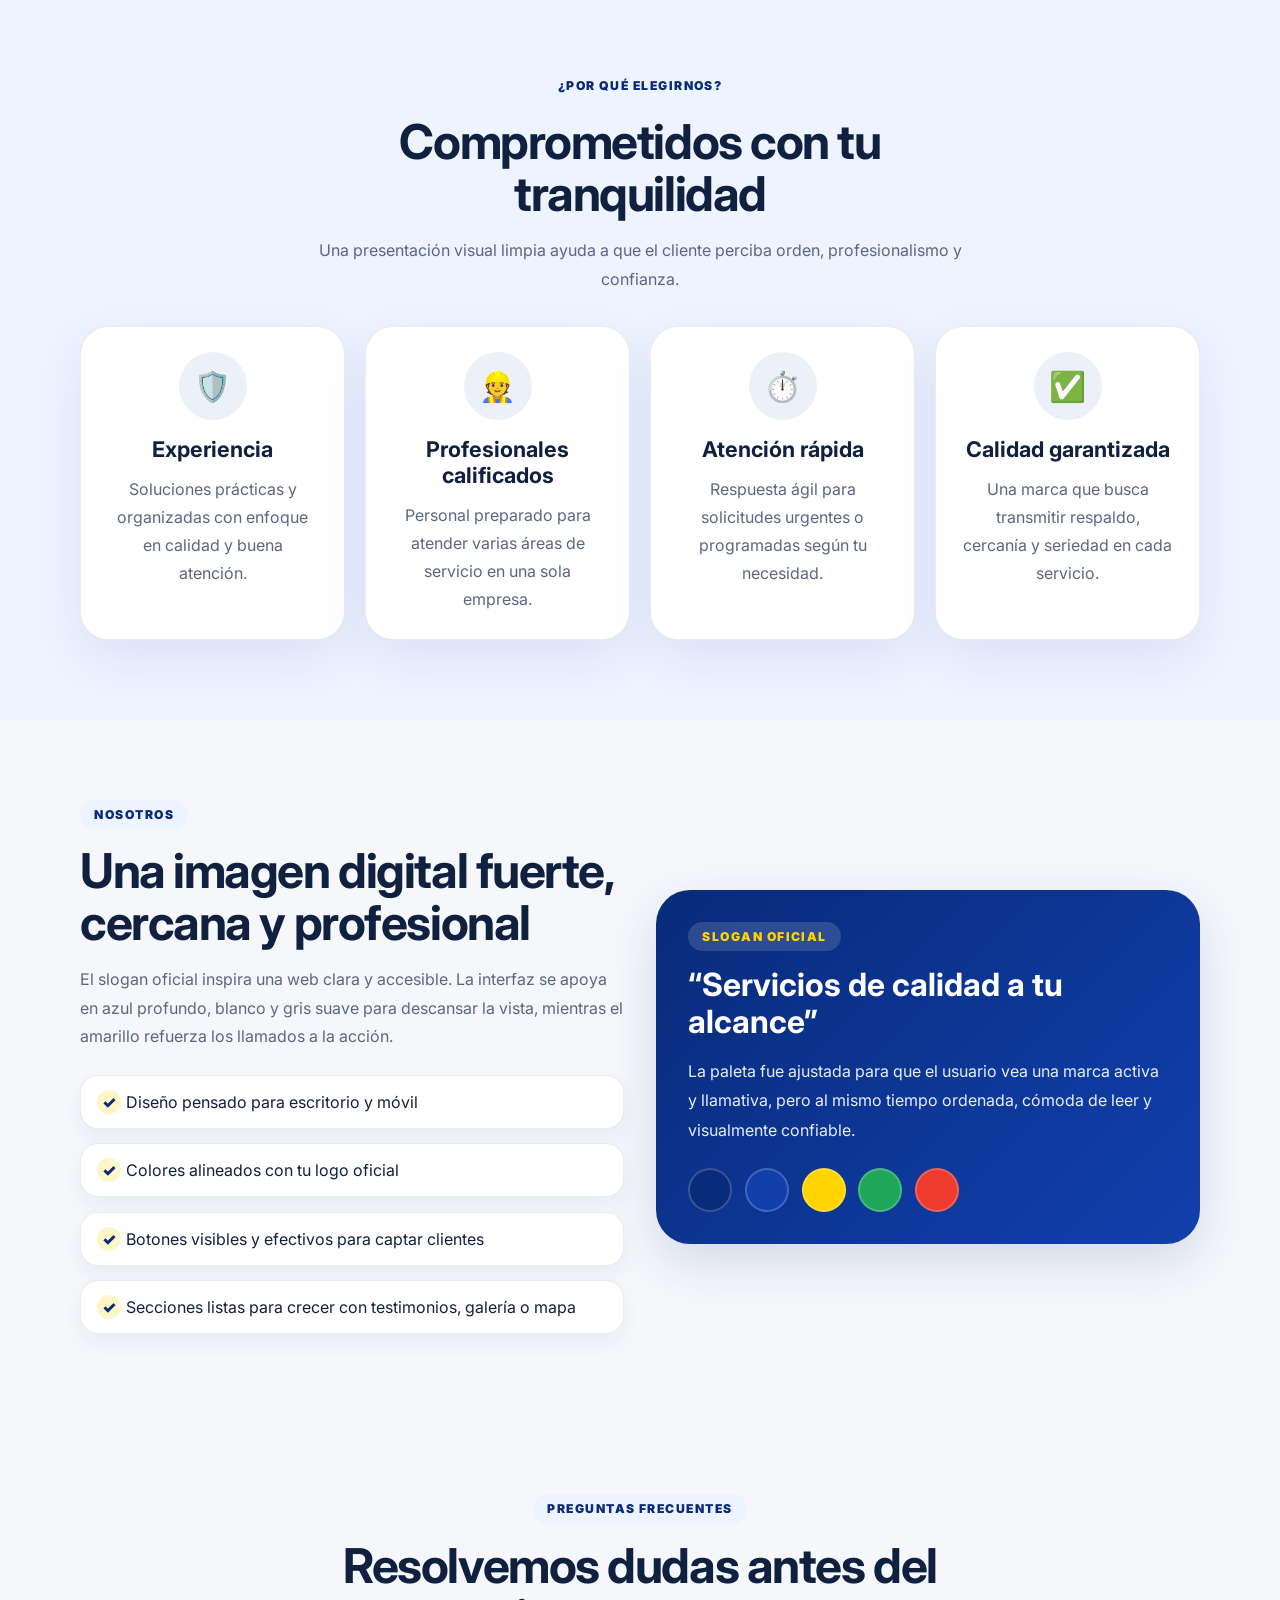
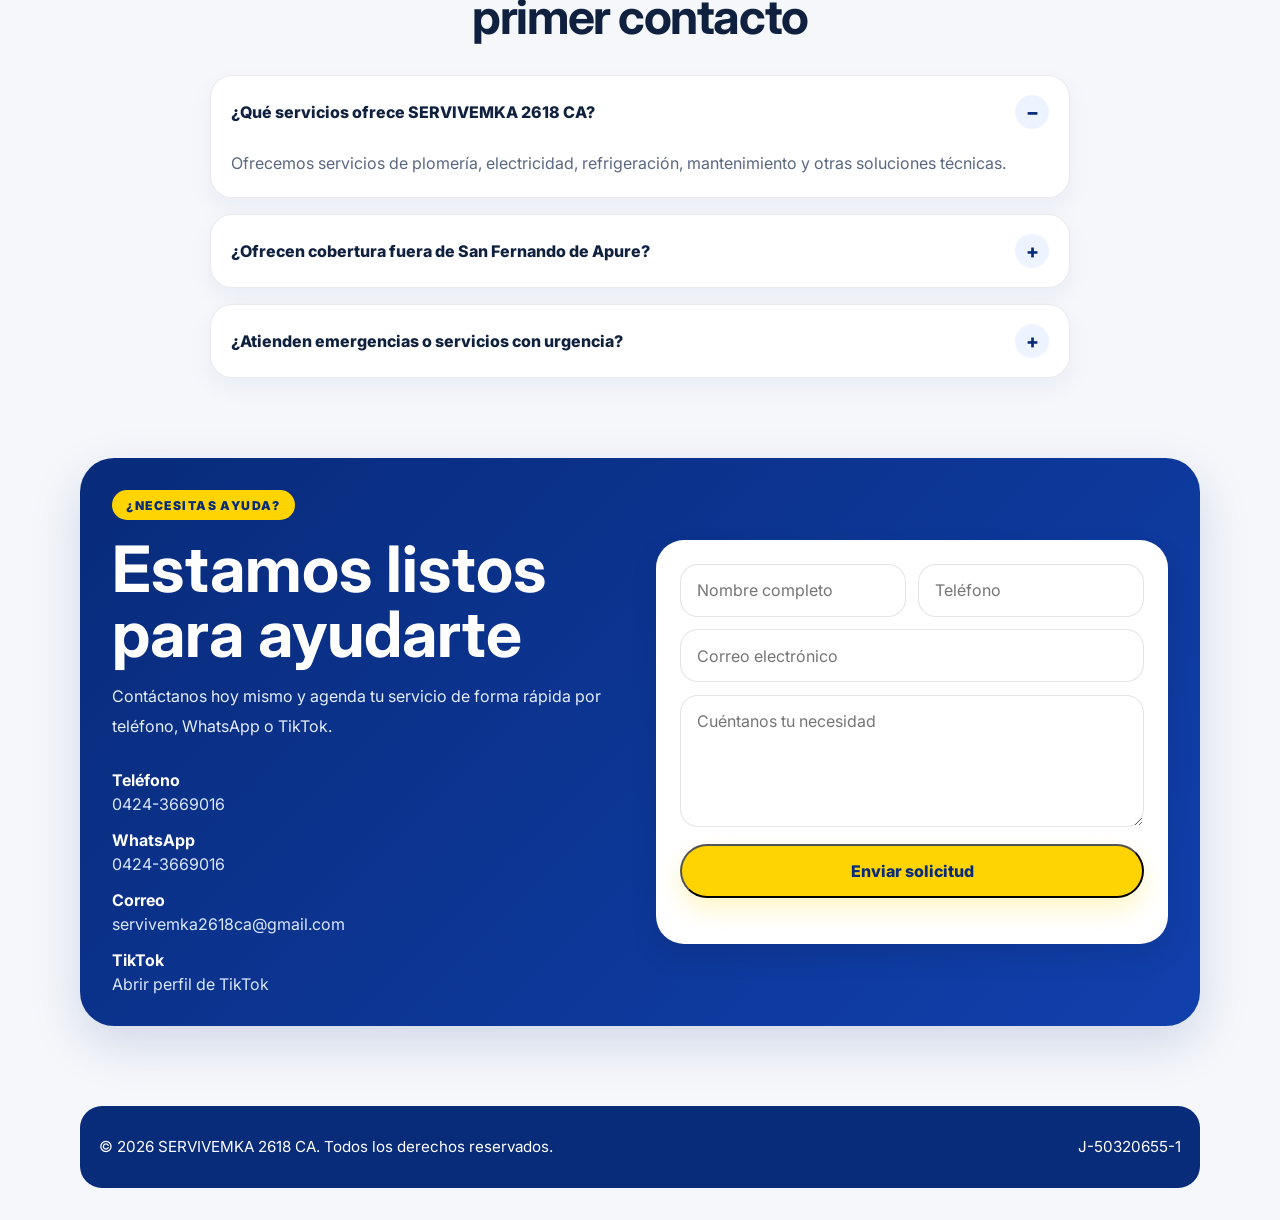
==== commit d478764d: "Refactor brand logo markup in index.html Updated the brand logo section in the header." ====
--- a/index.html
+++ b/index.html
@@ -19,15 +19,11 @@
   <body>
     <header class="site-header">
       <div class="container nav-wrap">
-        <a href="#inicio" class="brand" aria-label="Ir al inicio">
-          <div class="brand-logo-box">
-            <img src="public/logo-servivemka.jpg" alt="Logo de SERVIVEMKA 2618 CA" class="brand-logo" />
-          </div>
-          <div class="brand-text">
-            <strong>SERVIVEMKA 2618 CA</strong>
-            <span>Servicios de calidad a tu alcance</span>
-          </div>
-        </a>
+      <a href="#inicio" class="brand" aria-label="Ir al inicio">
+  <div class="brand-logo-box brand-logo-wide">
+    <img src="public/logo-servivemka.jpg" alt="Logo de SERVIVEMKA 2618 CA" class="brand-logo" />
+  </div>
+</a>
 
         <button class="menu-toggle" id="menuToggle" aria-label="Abrir menú" aria-expanded="false">
           <span></span>
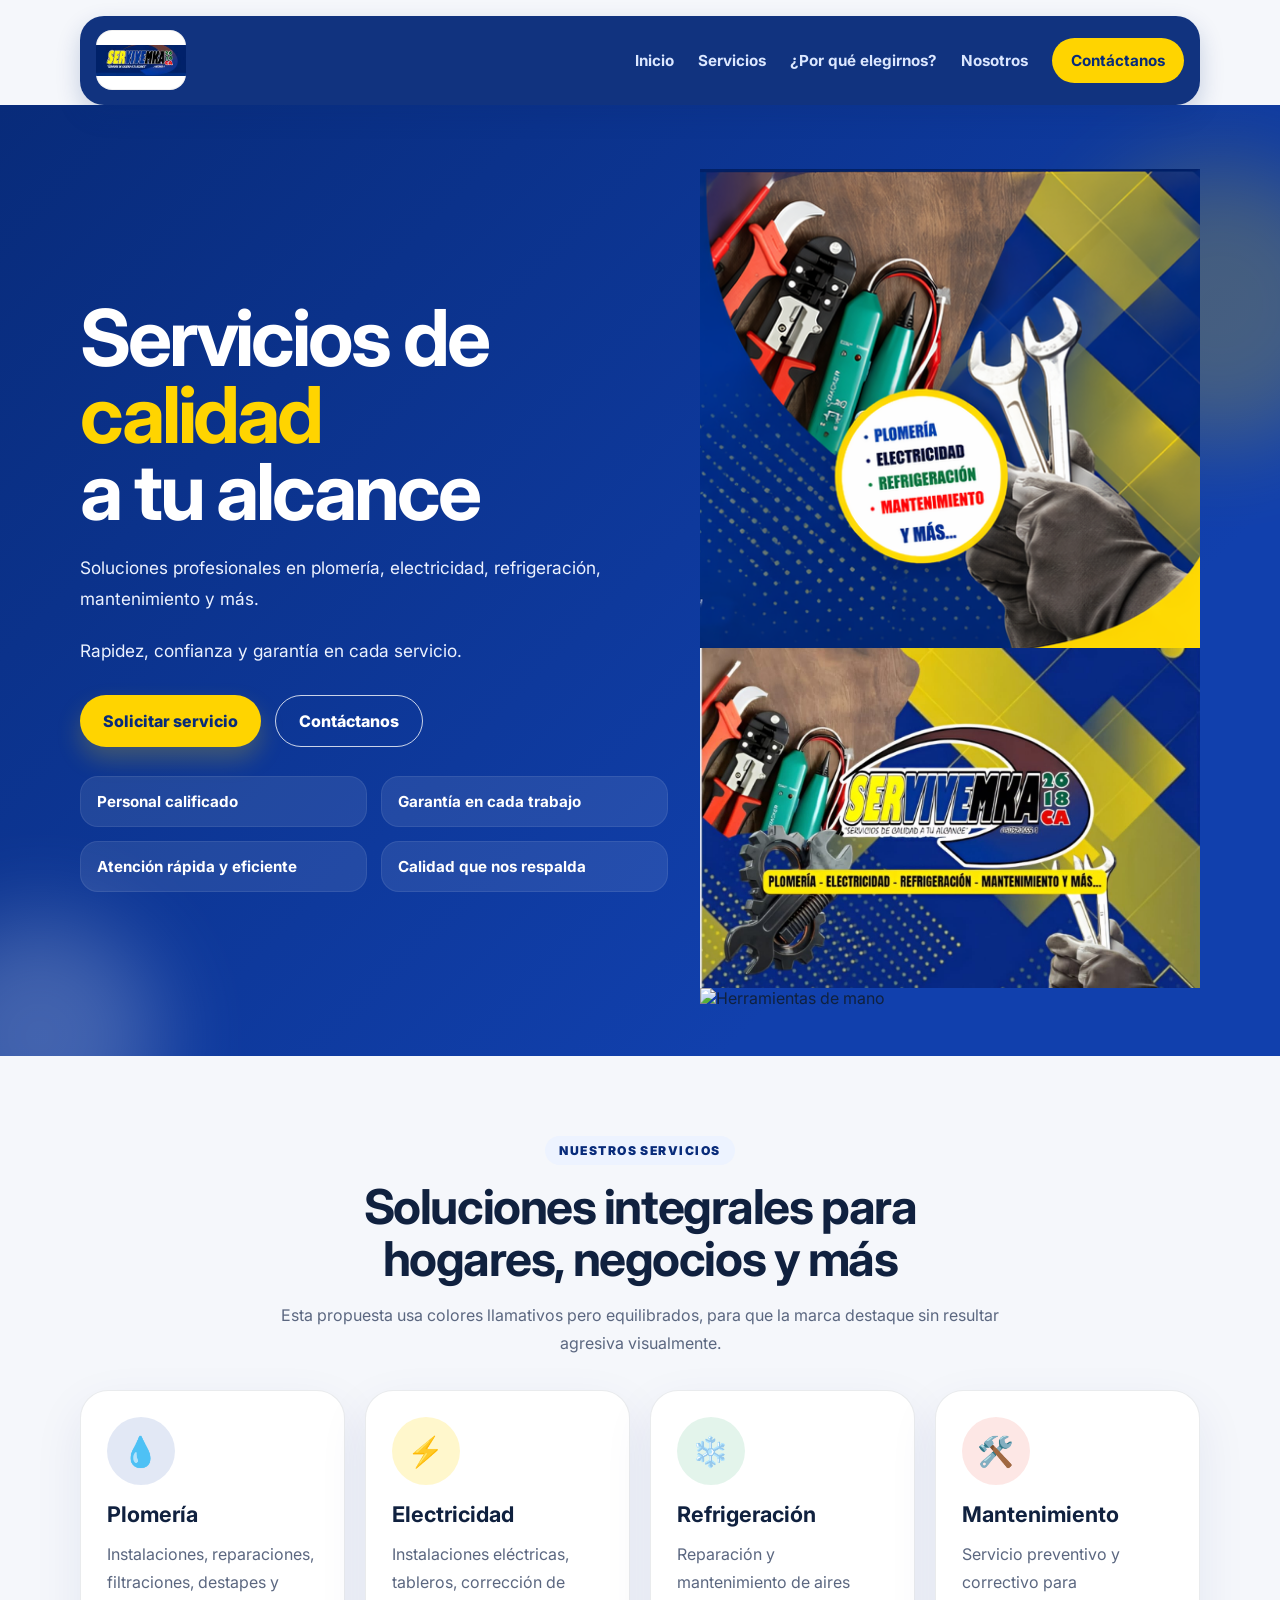
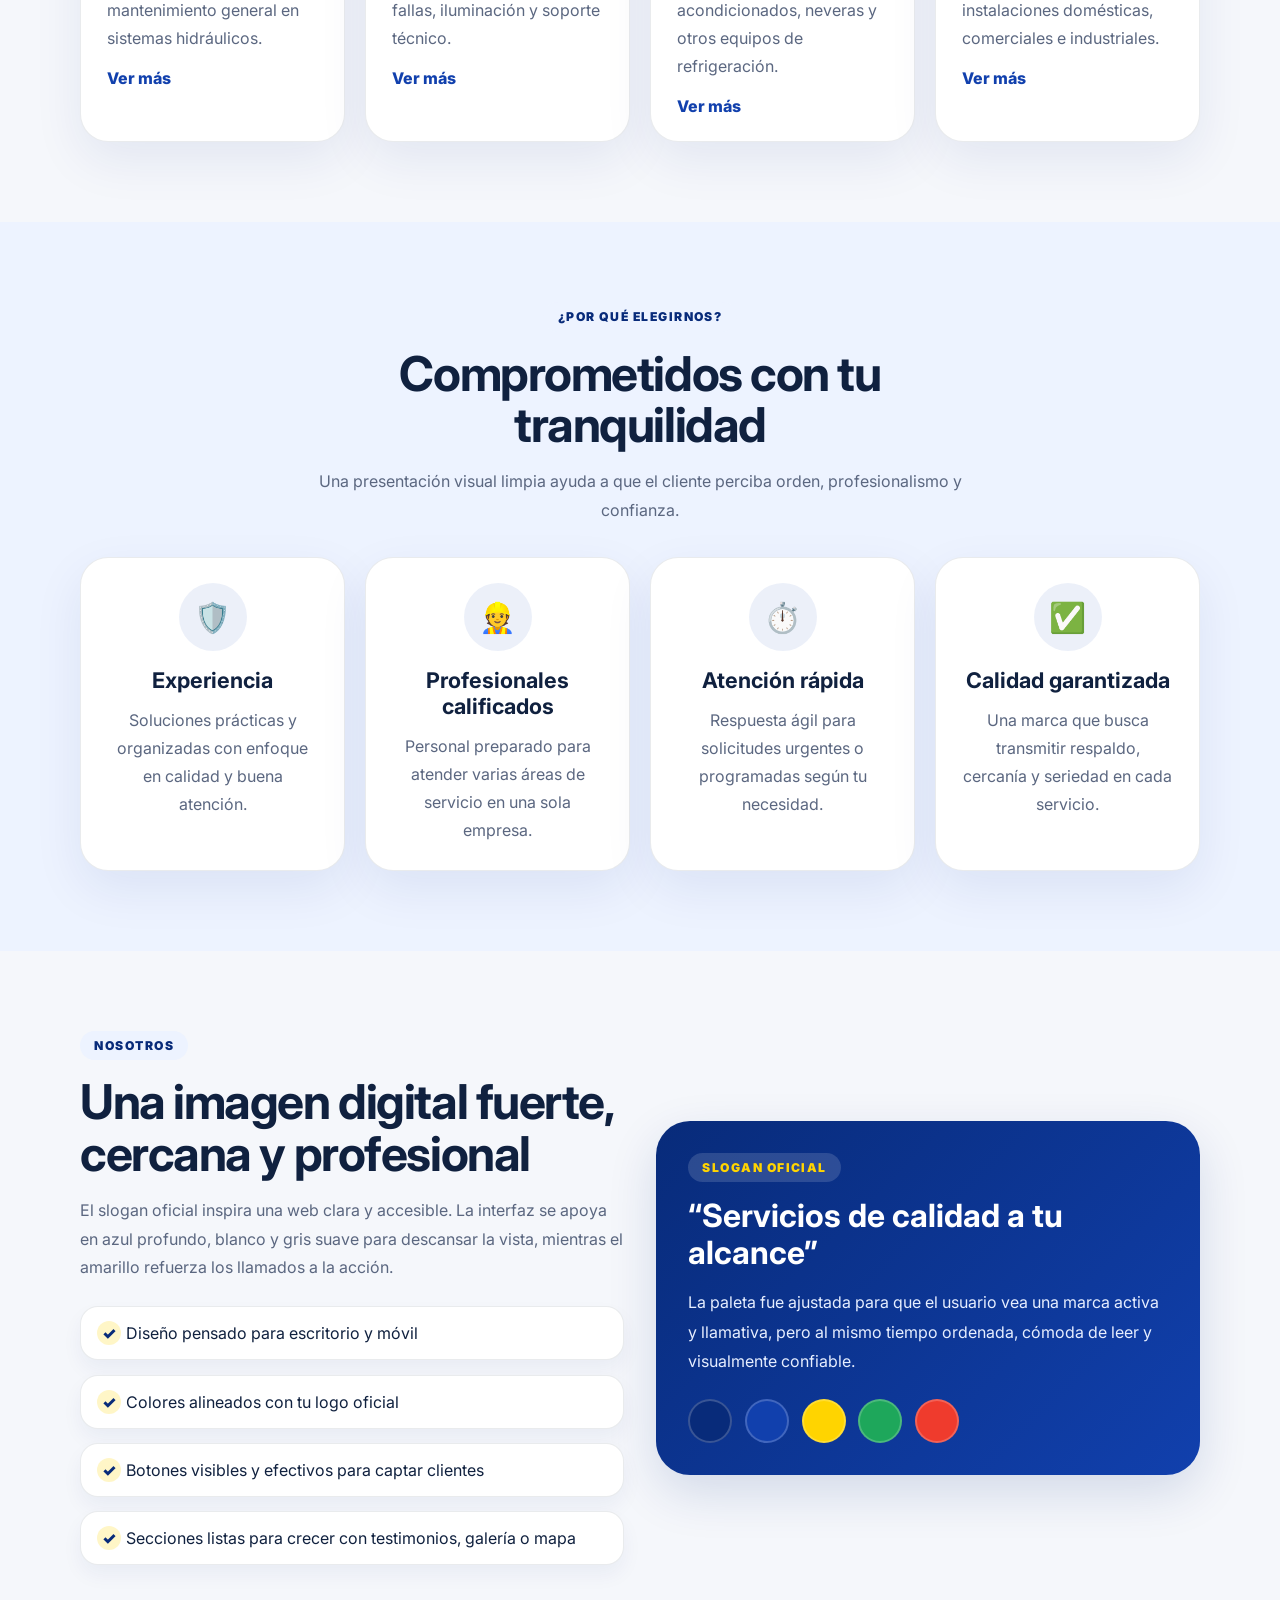
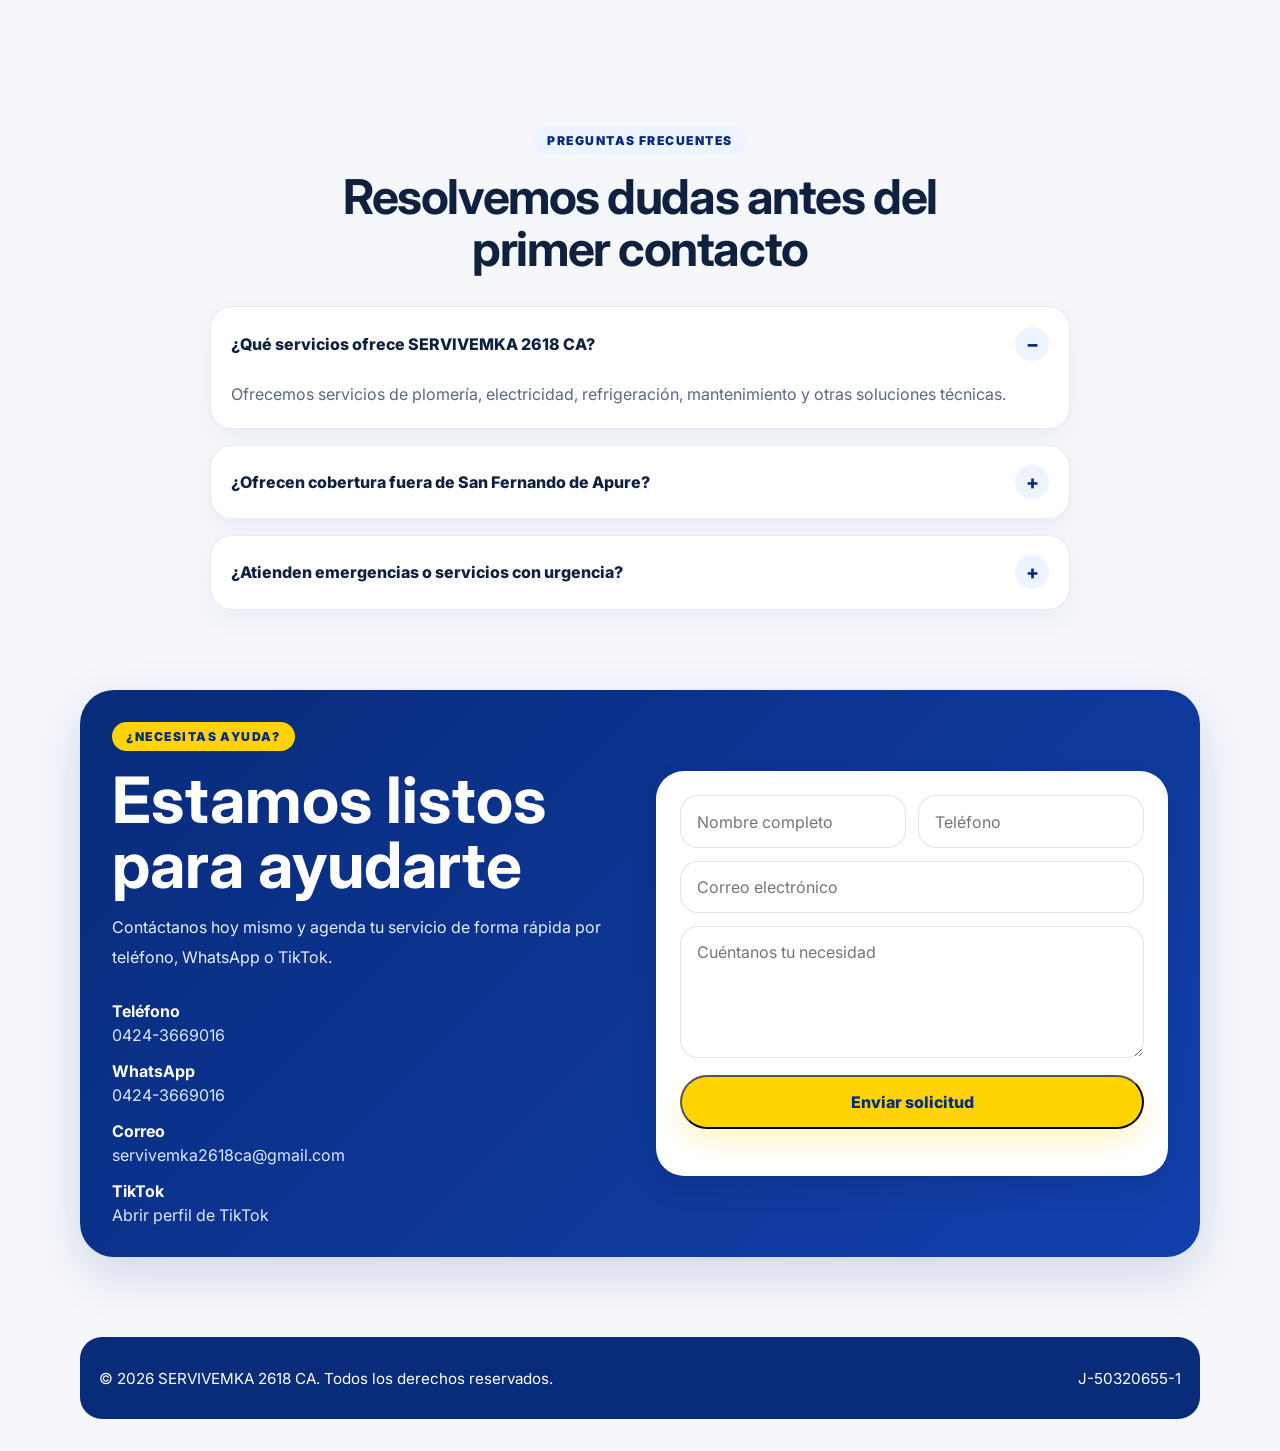
==== commit 6c1e79a8: "Change image format from PNG to JPEG" ====
--- a/index.html
+++ b/index.html
@@ -92,7 +92,7 @@
       <div class="hero-rect hero-rect-2"></div>
 
       <div class="hero-service-badge">
-        <img src="public/sello-servicios.png" alt="Servicios principales" />
+        <img src="public/sello-servicios.jpeg" alt="Servicios principales" />
       </div>
 
       <div class="hero-hand">
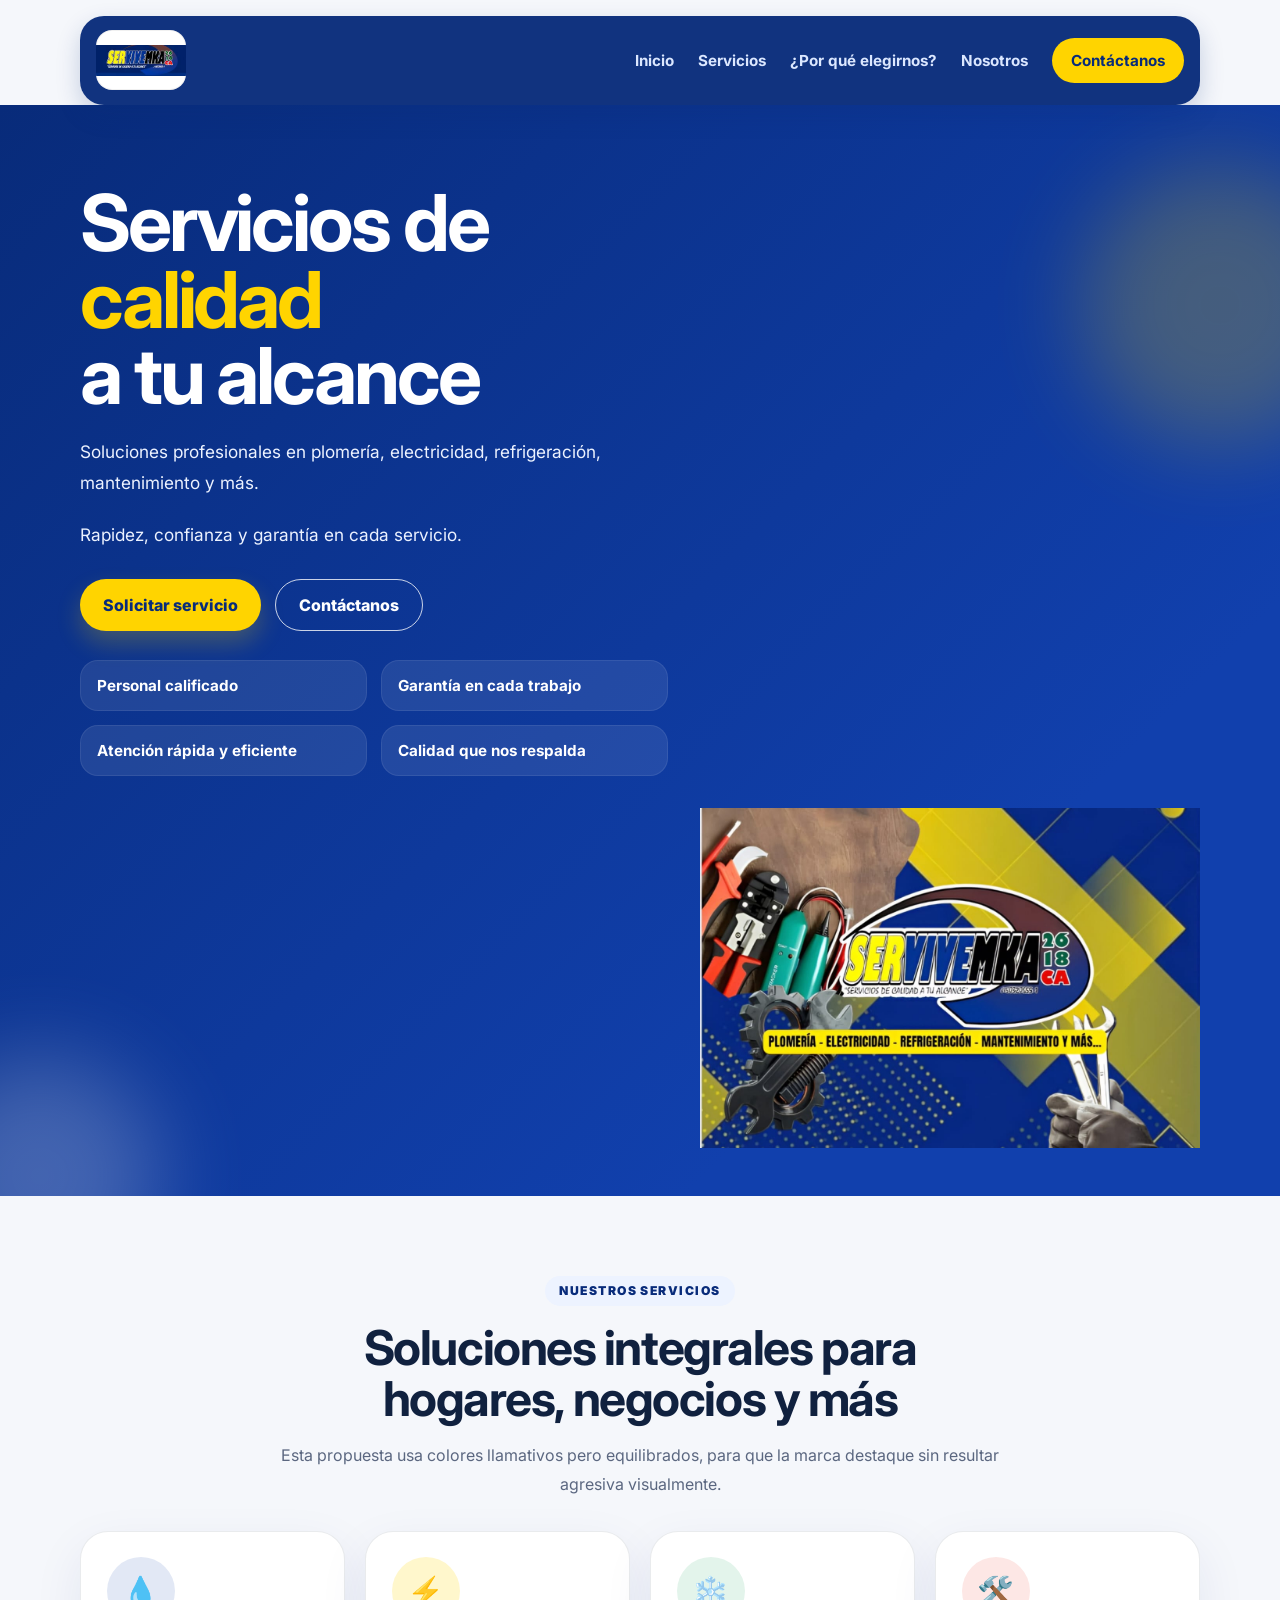
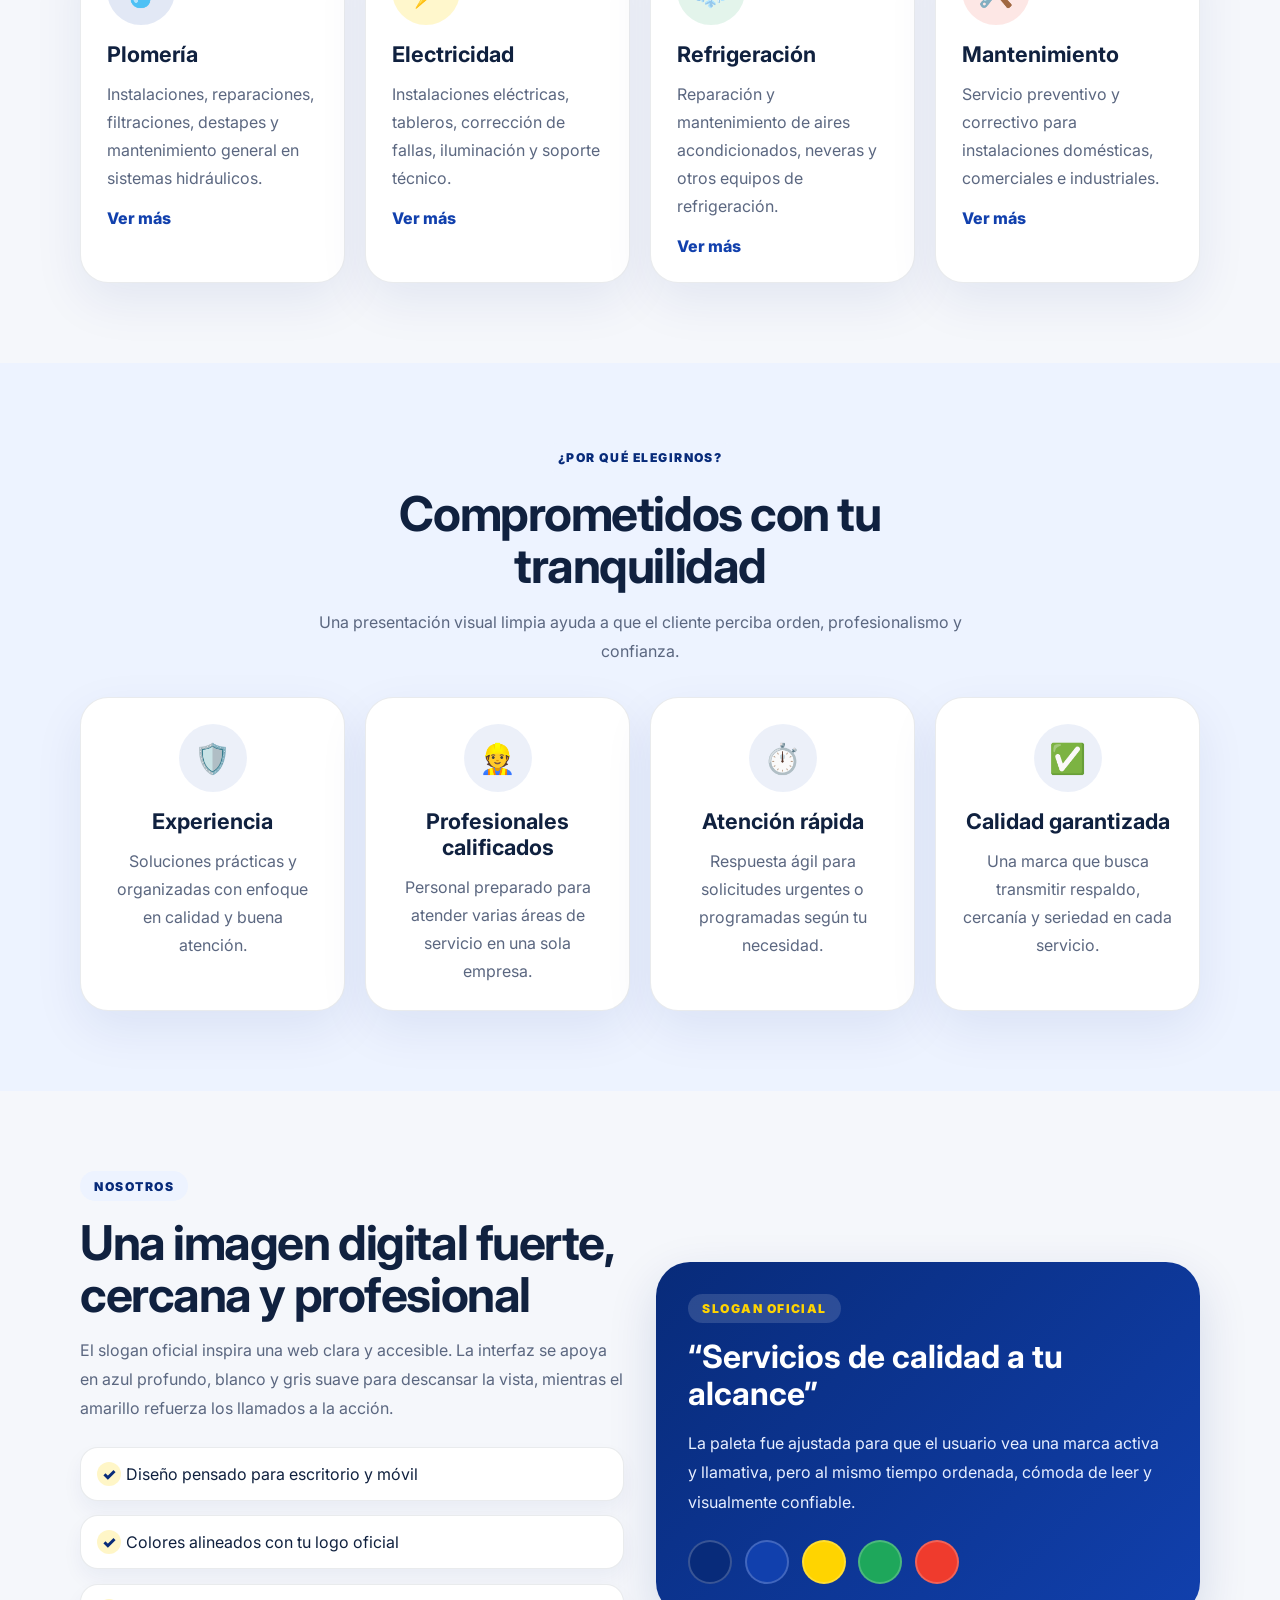
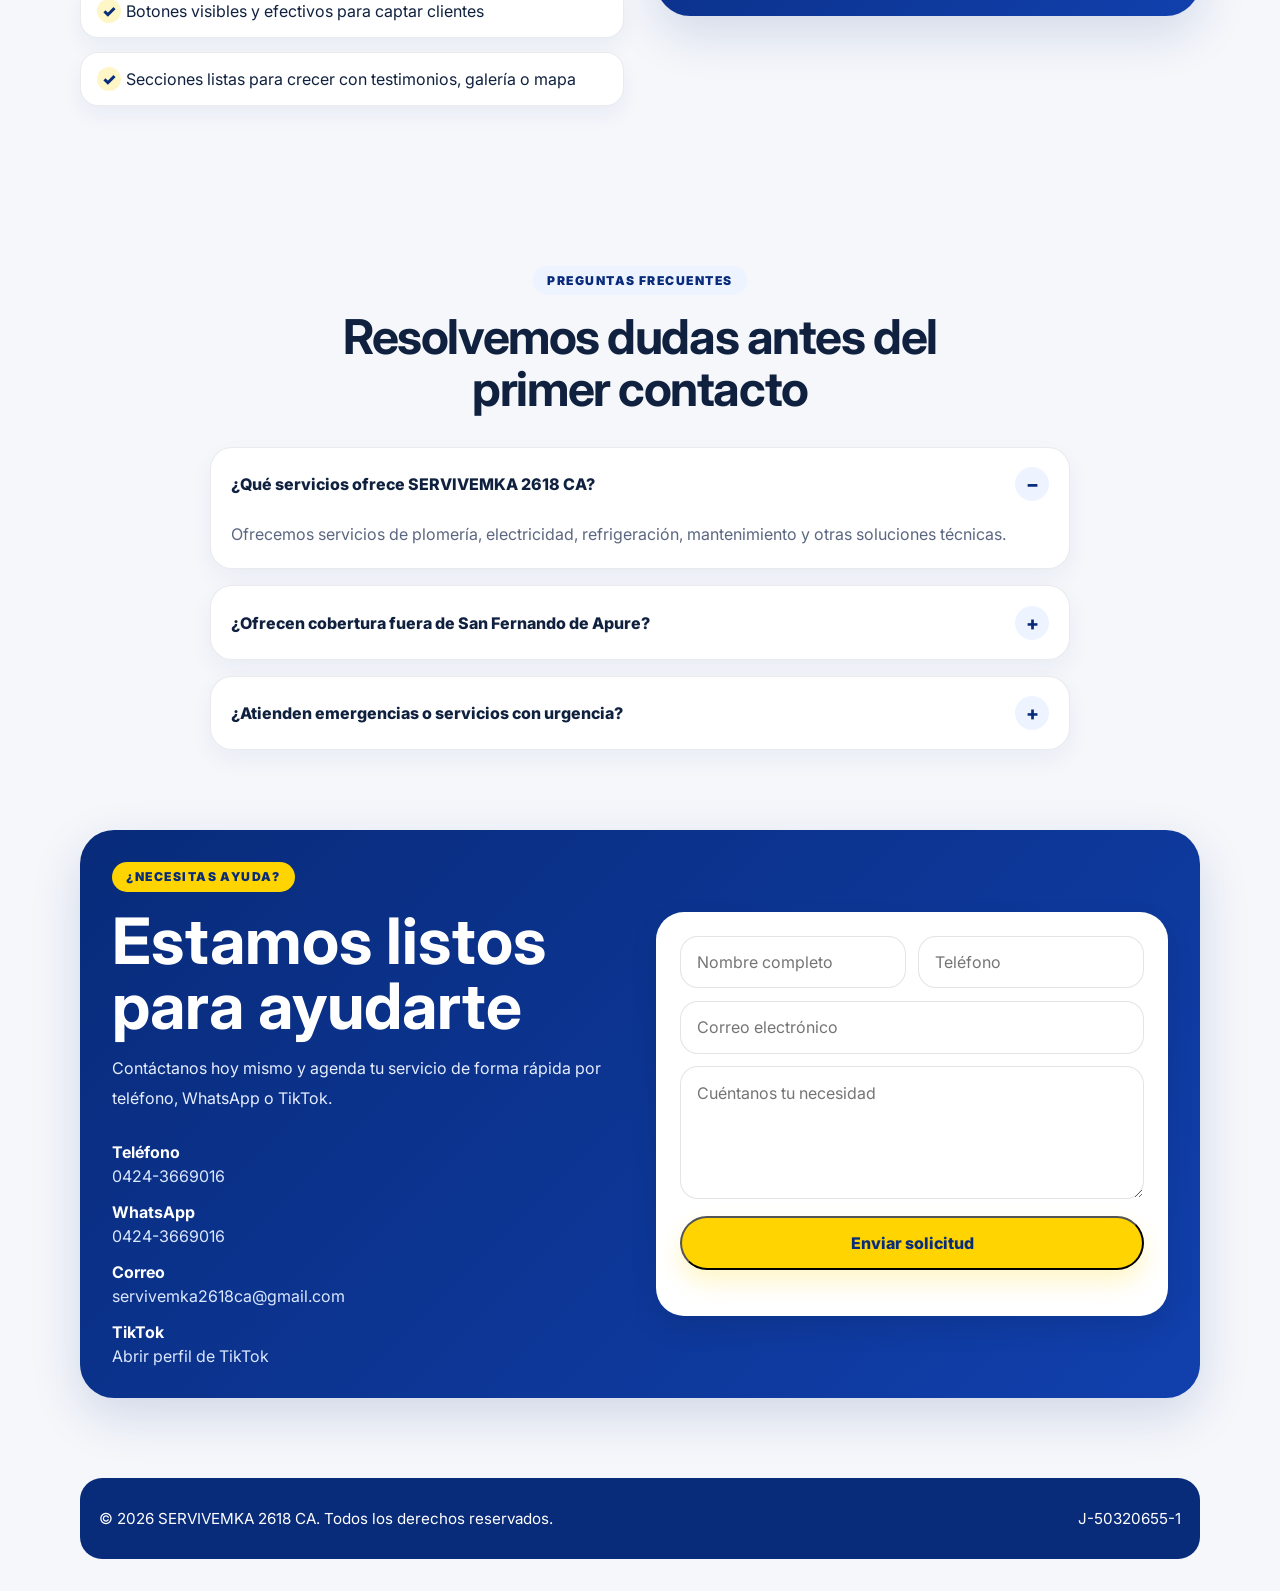
==== commit 0008fe8b: "Remove hero visual section from index.html Removed hero visual and related elements from the HTML." ====
--- a/index.html
+++ b/index.html
@@ -83,10 +83,6 @@
       </div>
     </div>
 
-    <div class="hero-visual">
-      <div class="hero-tools">
-        <img src="public/herramientas-hero.png" alt="Herramientas de trabajo" />
-      </div>
 
       <div class="hero-rect hero-rect-1"></div>
       <div class="hero-rect hero-rect-2"></div>
@@ -94,9 +90,6 @@
       <div class="hero-service-badge">
         <img src="public/sello-servicios.jpeg" alt="Servicios principales" />
       </div>
-
-      <div class="hero-hand">
-        <img src="public/mano-llaves.png" alt="Herramientas de mano" />
       </div>
     </div>
   </div>
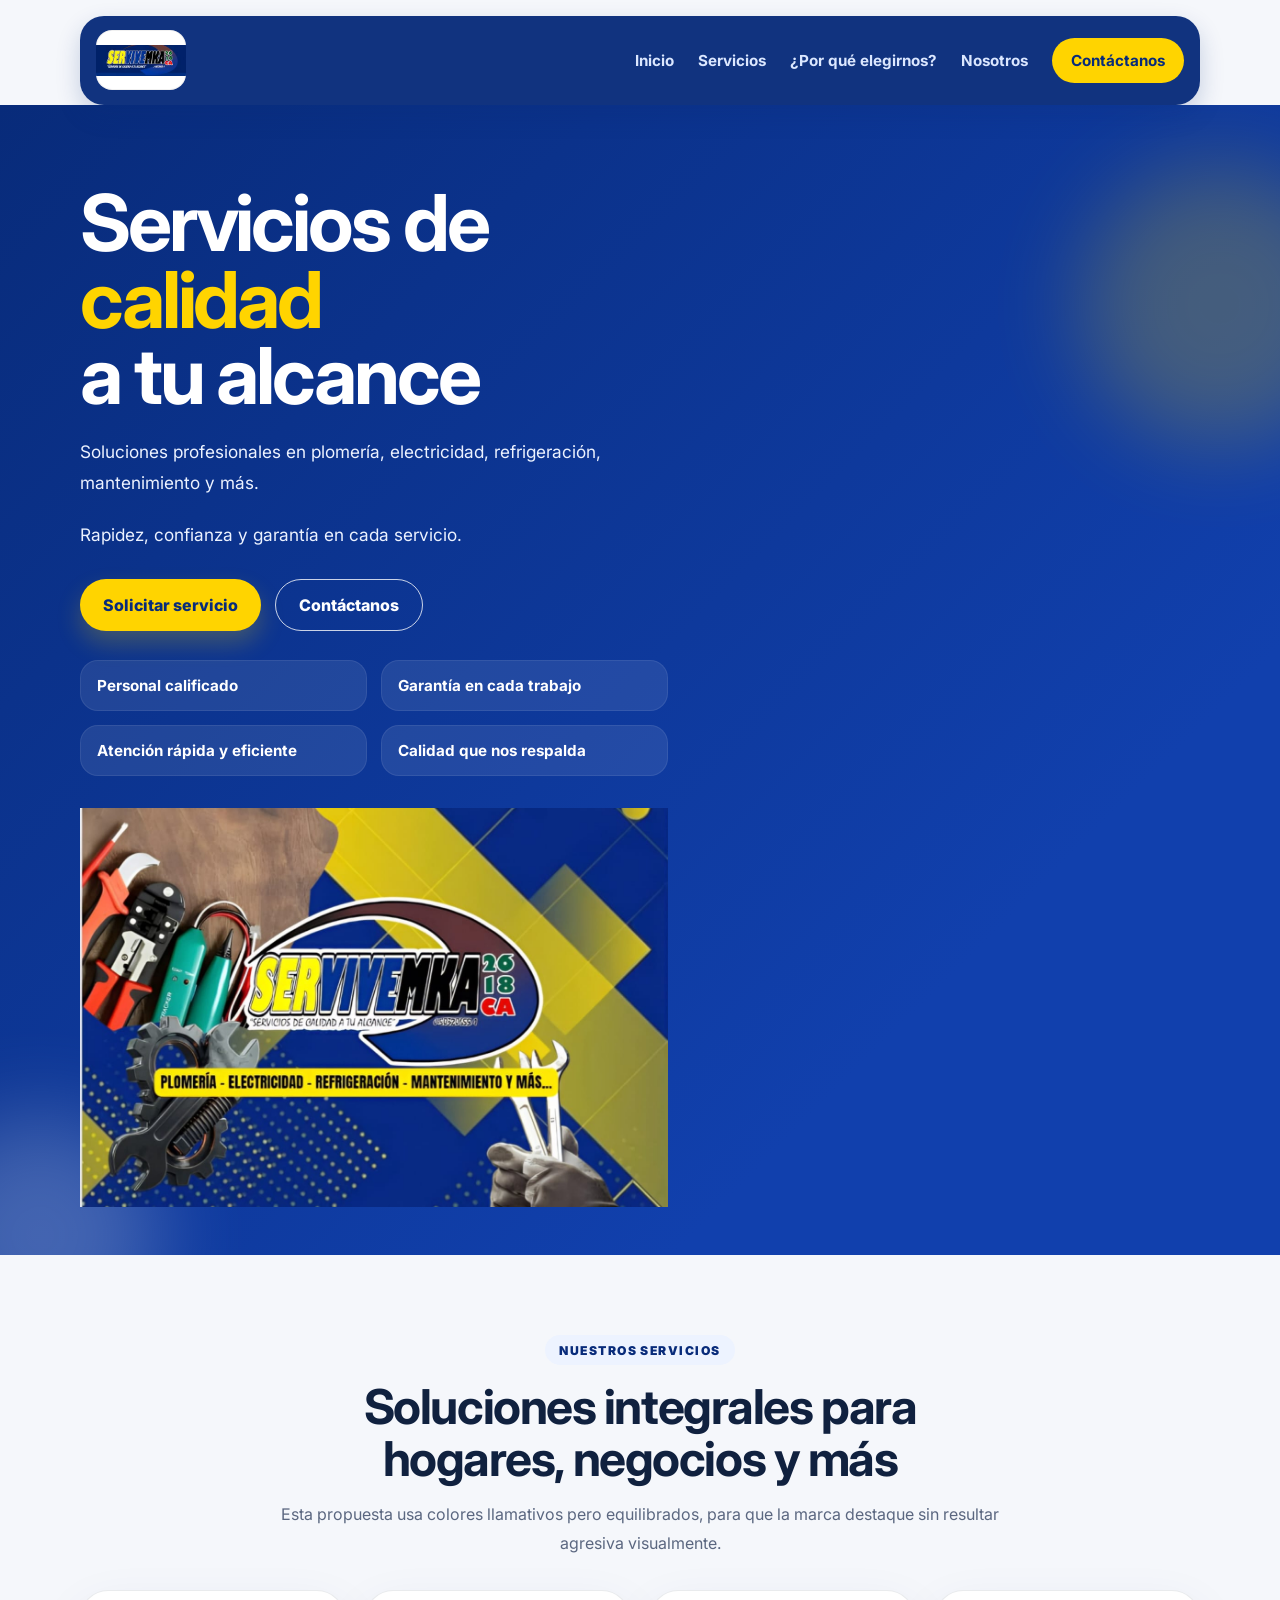
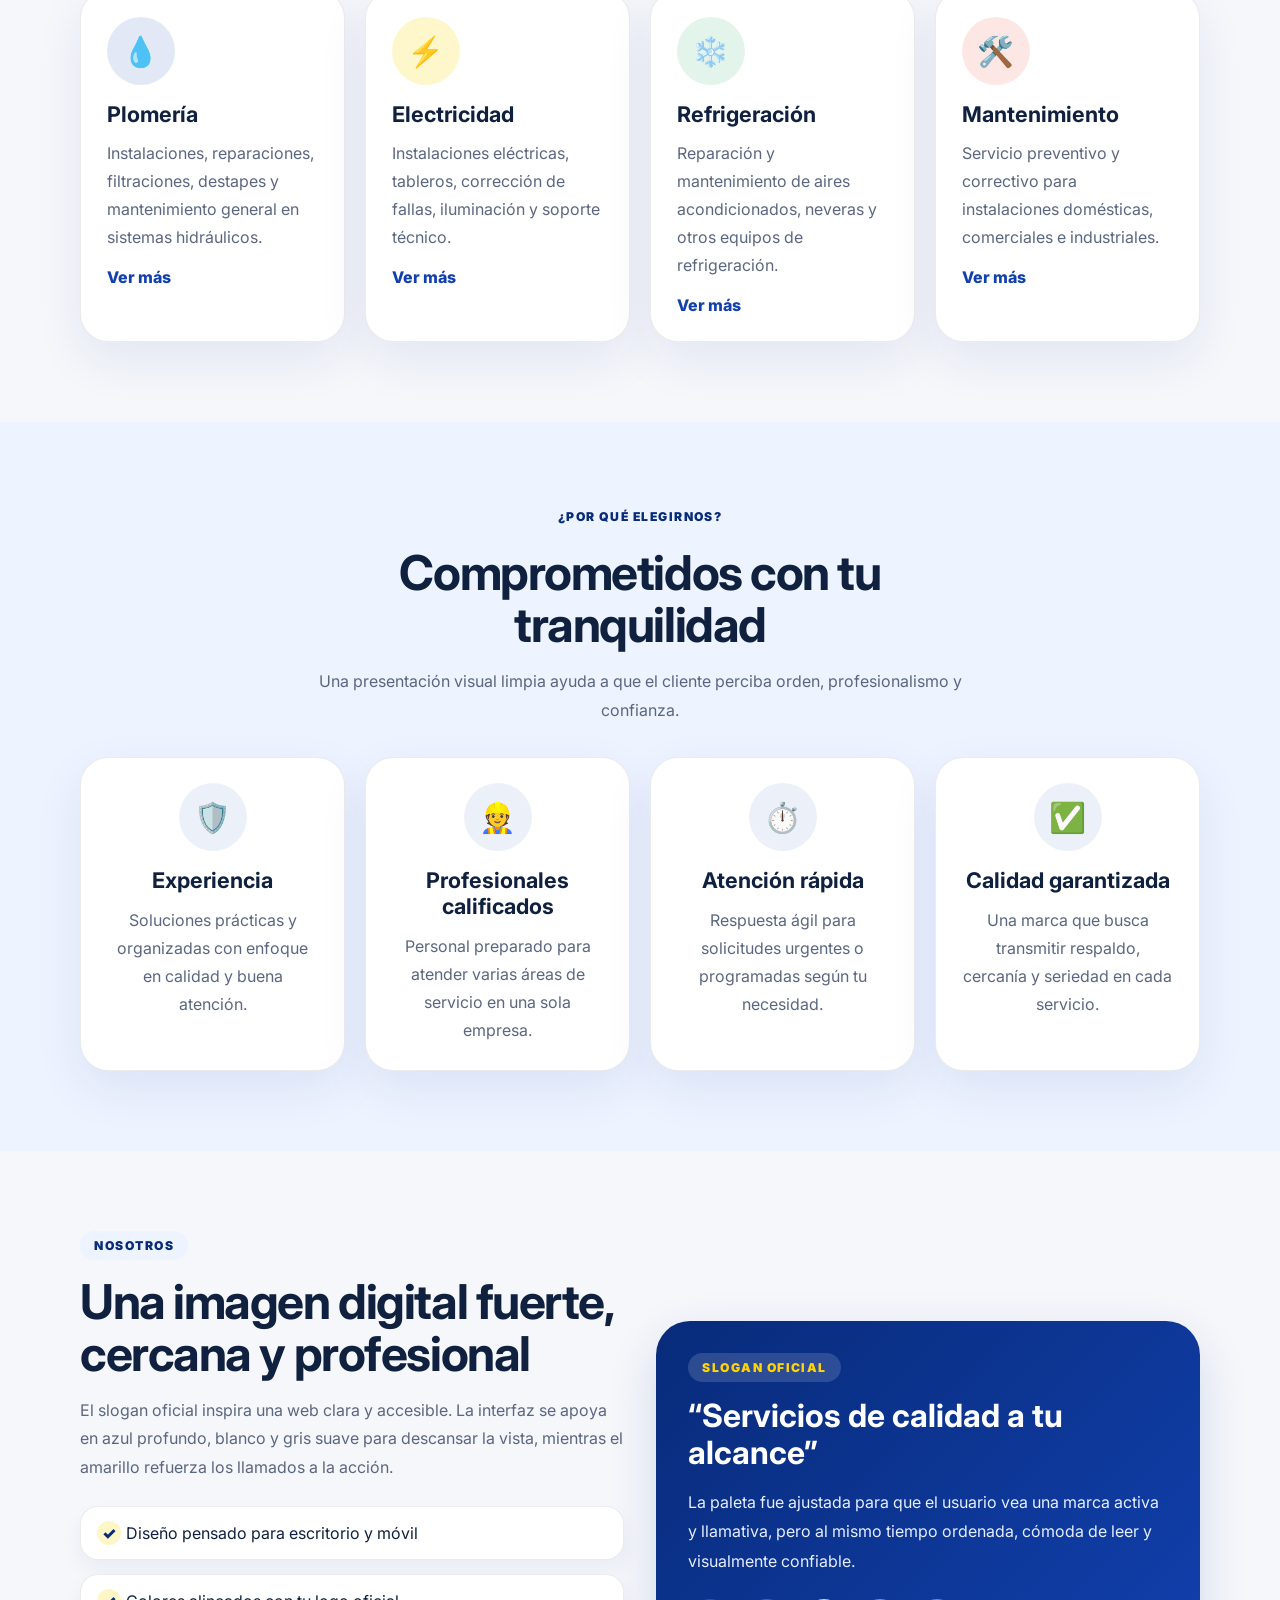
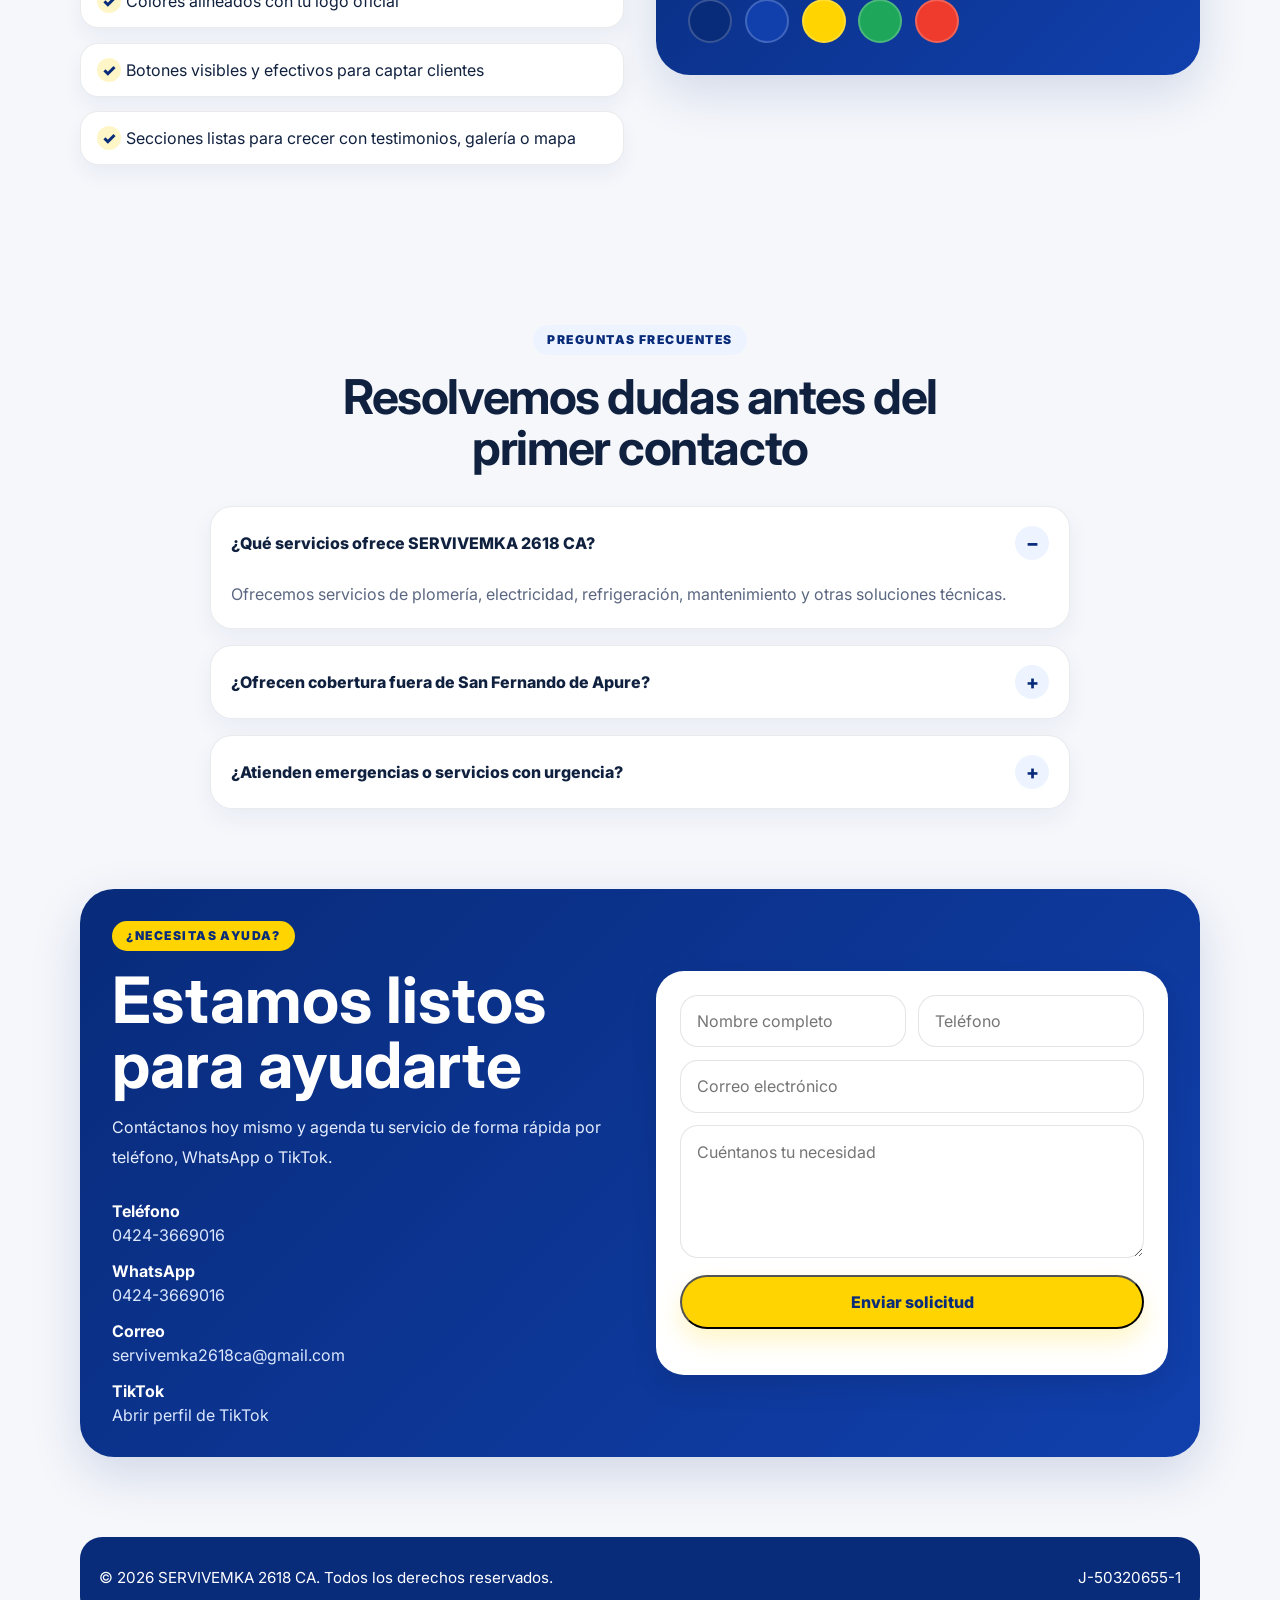
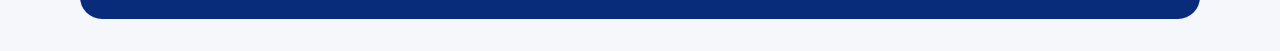
==== commit 6284f6fc: "Update index.html" ====
--- a/index.html
+++ b/index.html
@@ -85,7 +85,6 @@
 
 
       <div class="hero-rect hero-rect-1"></div>
-      <div class="hero-rect hero-rect-2"></div>
 
       <div class="hero-service-badge">
         <img src="public/sello-servicios.jpeg" alt="Servicios principales" />
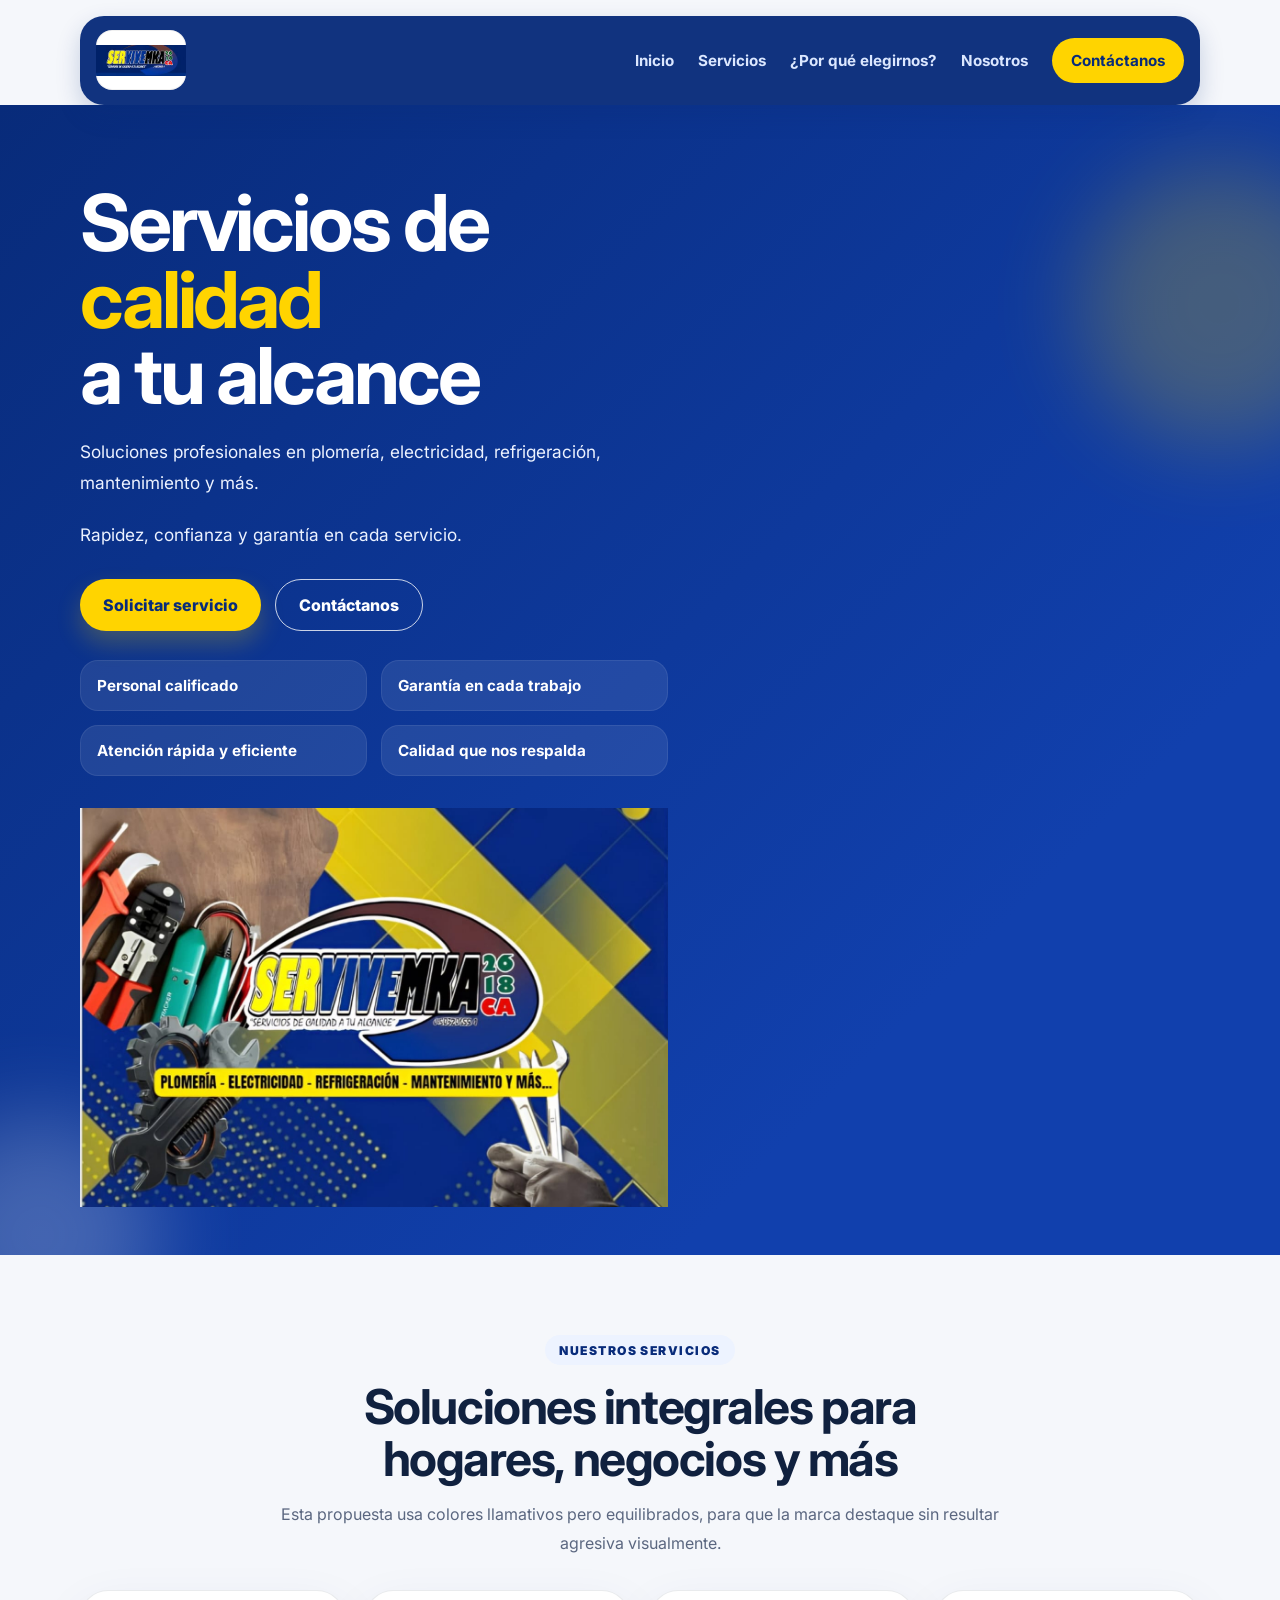
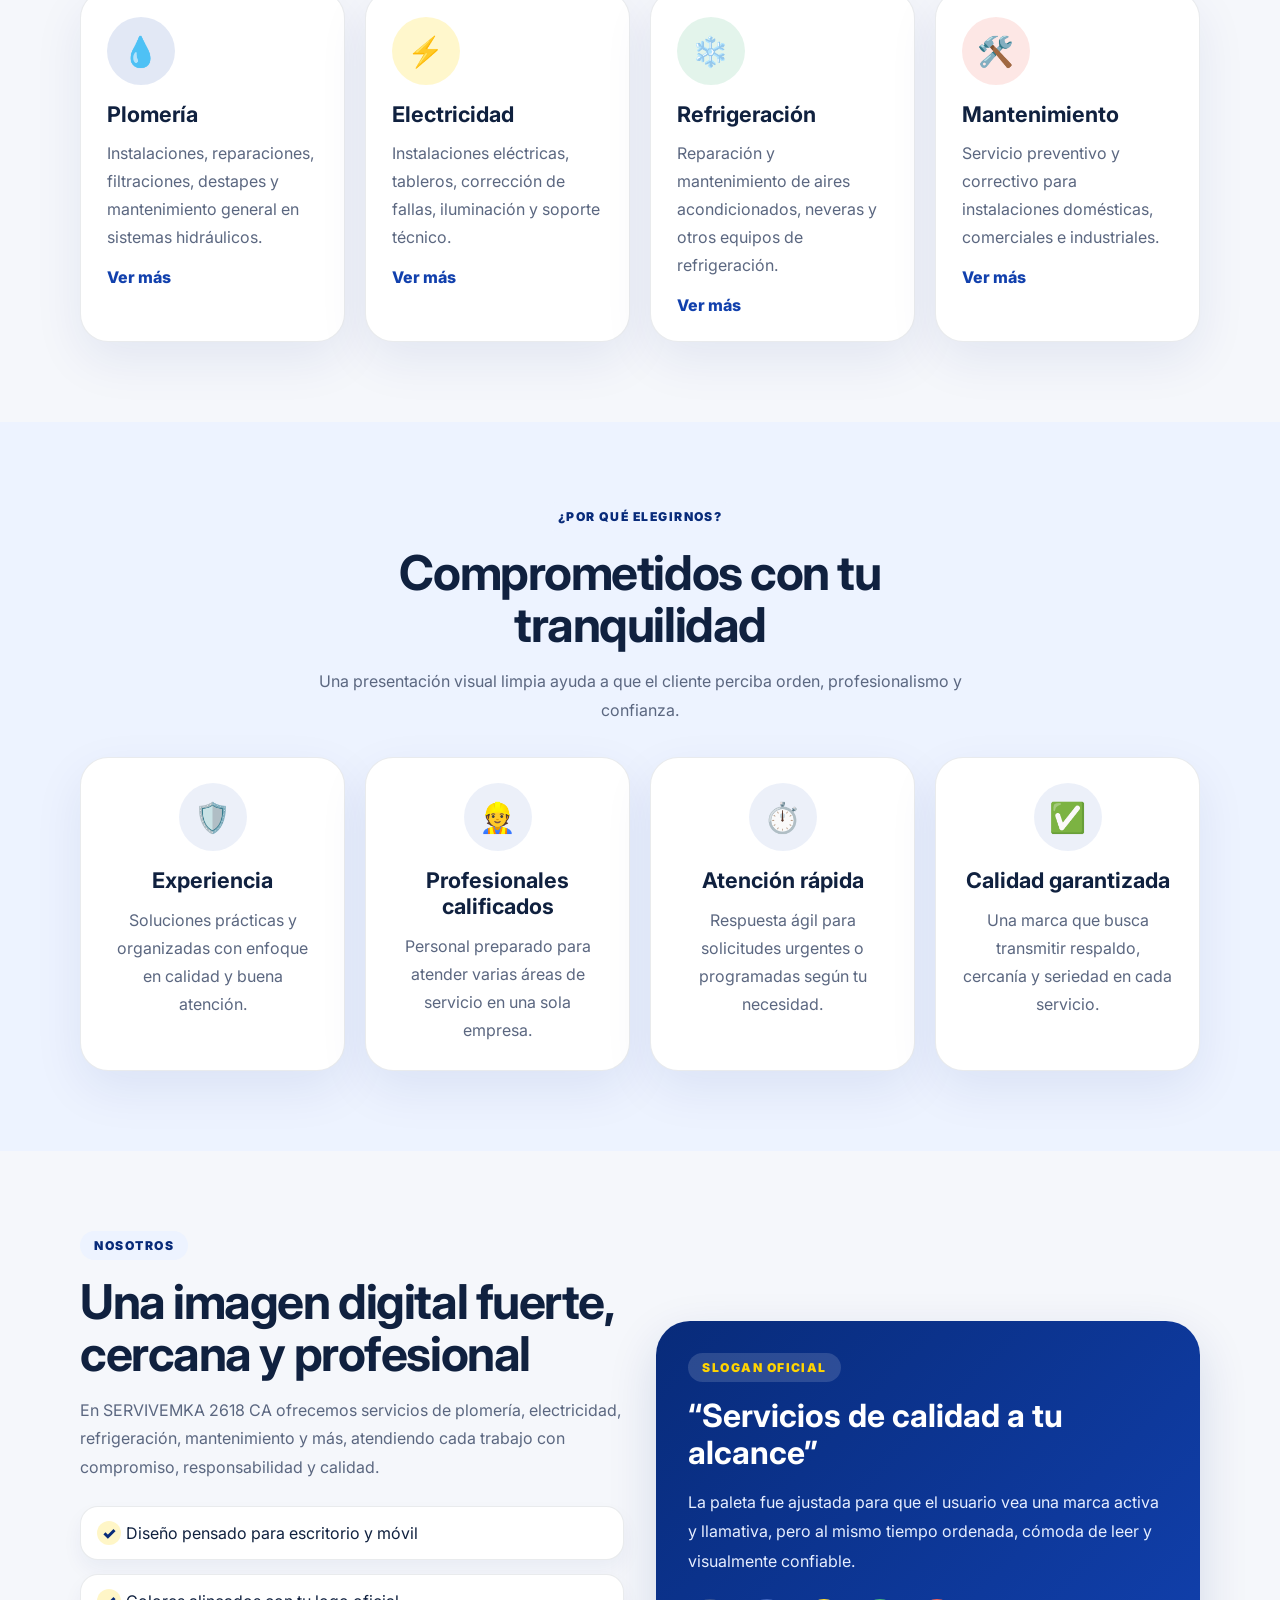
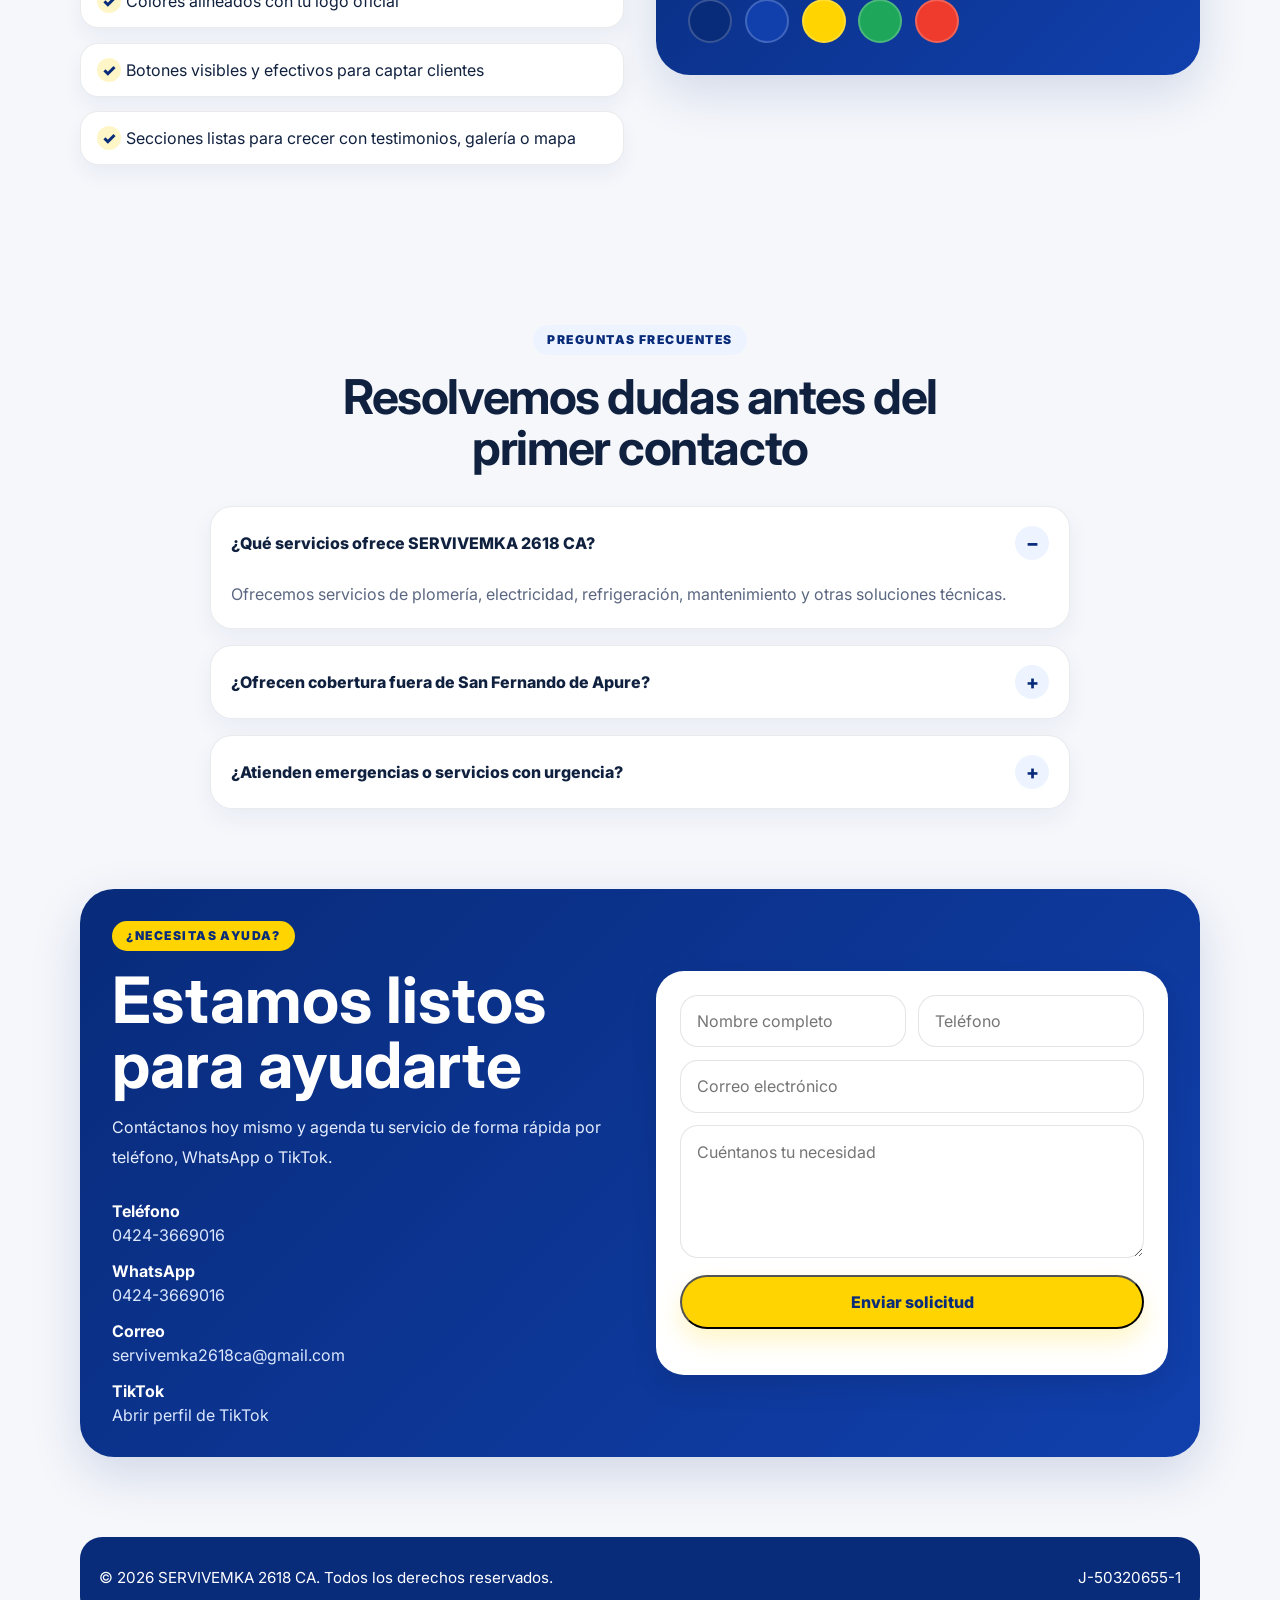
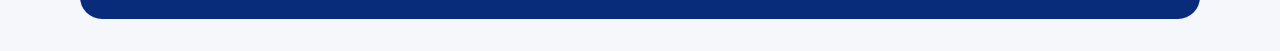
==== commit 7262a3fb: "Update service description in index.html" ====
--- a/index.html
+++ b/index.html
@@ -188,8 +188,7 @@
               <span class="tag">Nosotros</span>
               <h2>Una imagen digital fuerte, cercana y profesional</h2>
               <p>
-                El slogan oficial inspira una web clara y accesible. La interfaz se apoya en azul profundo,
-                blanco y gris suave para descansar la vista, mientras el amarillo refuerza los llamados a la acción.
+                En SERVIVEMKA 2618 CA ofrecemos servicios de plomería, electricidad, refrigeración, mantenimiento y más, atendiendo cada trabajo con compromiso, responsabilidad y calidad.
               </p>
             </div>
 
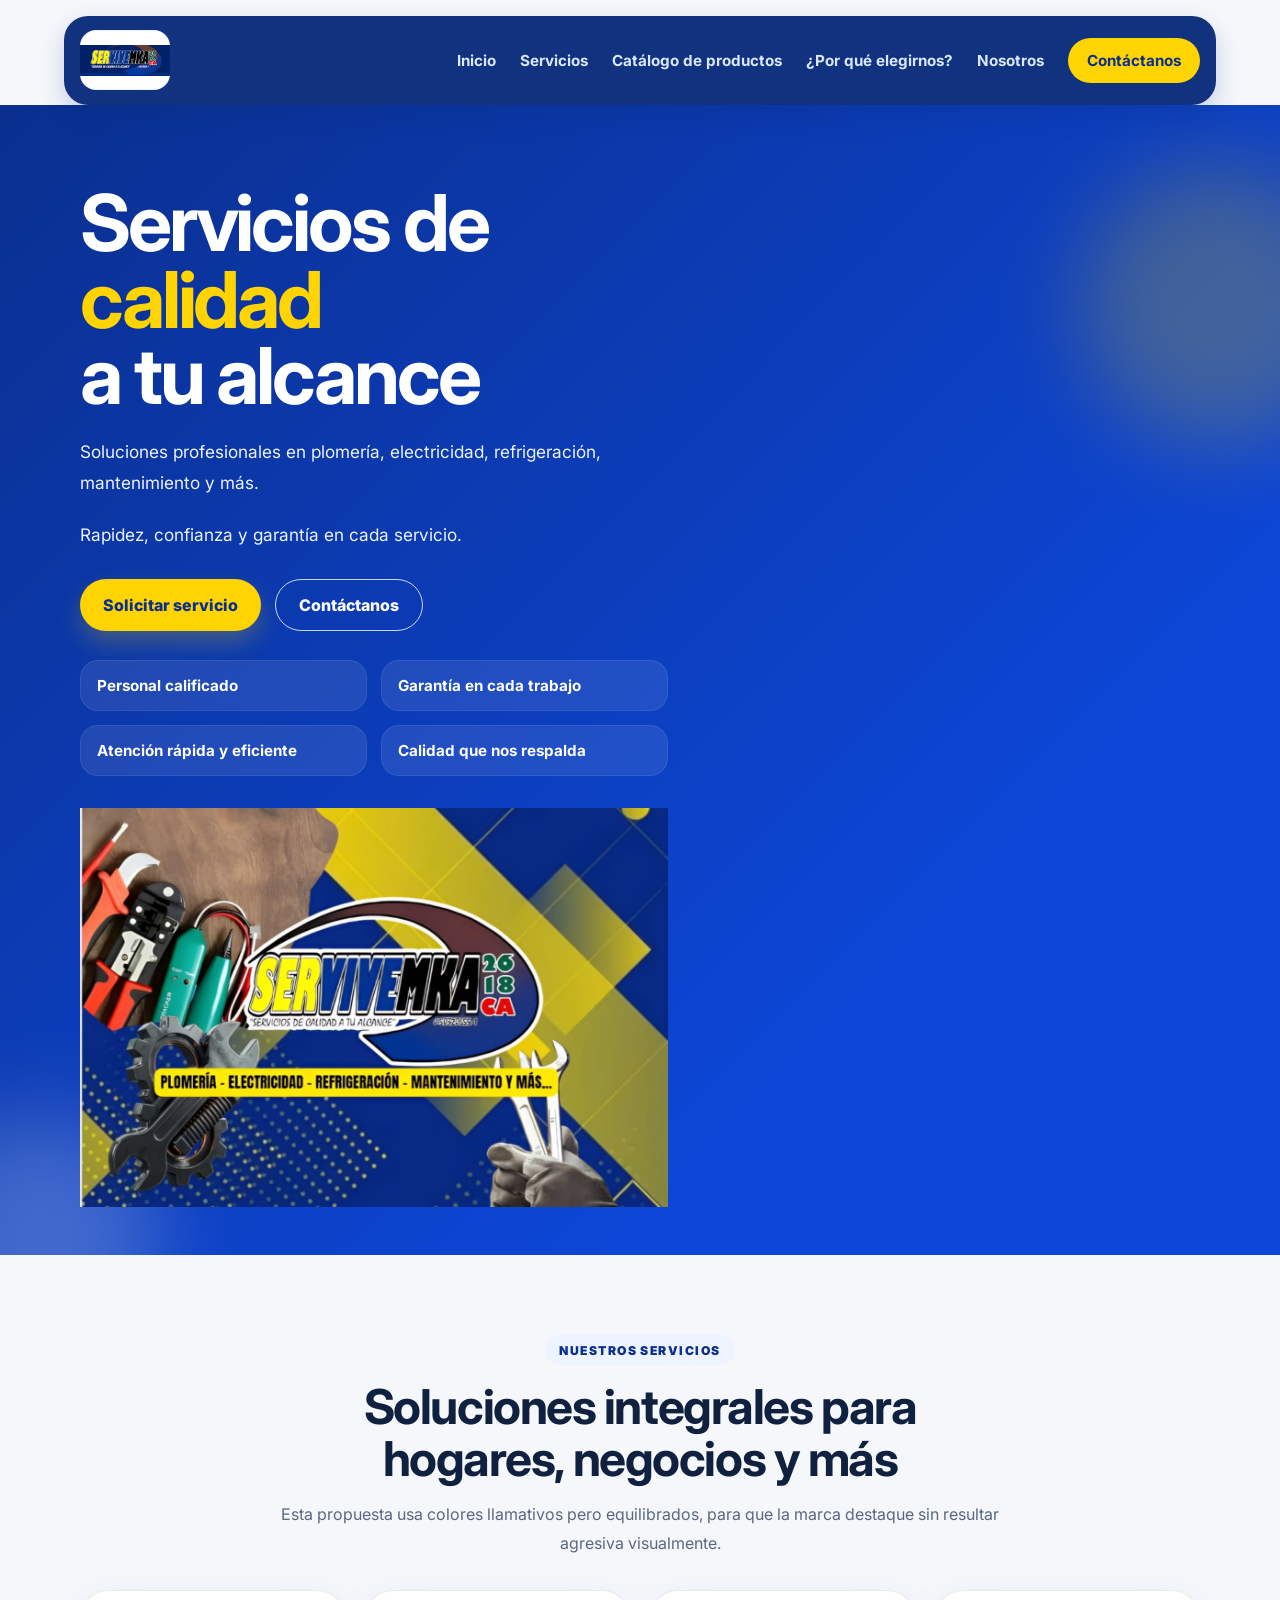
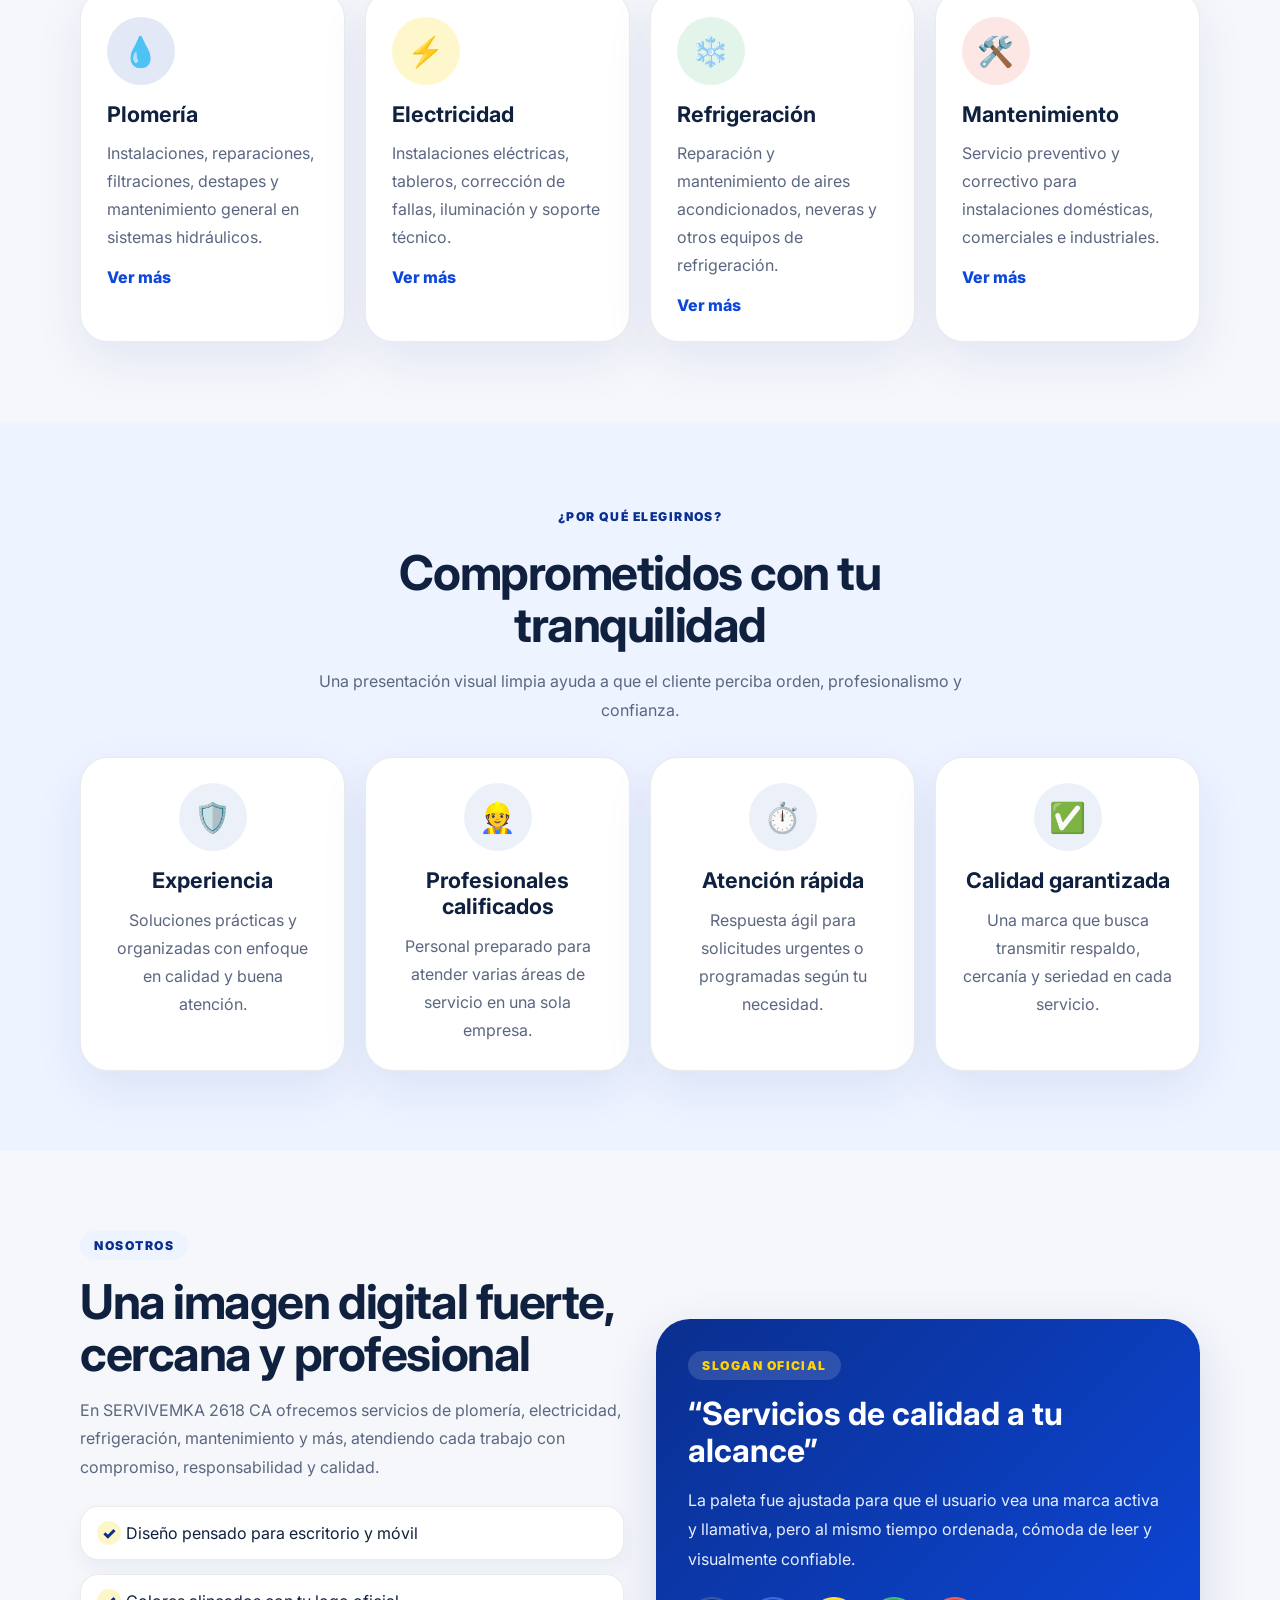
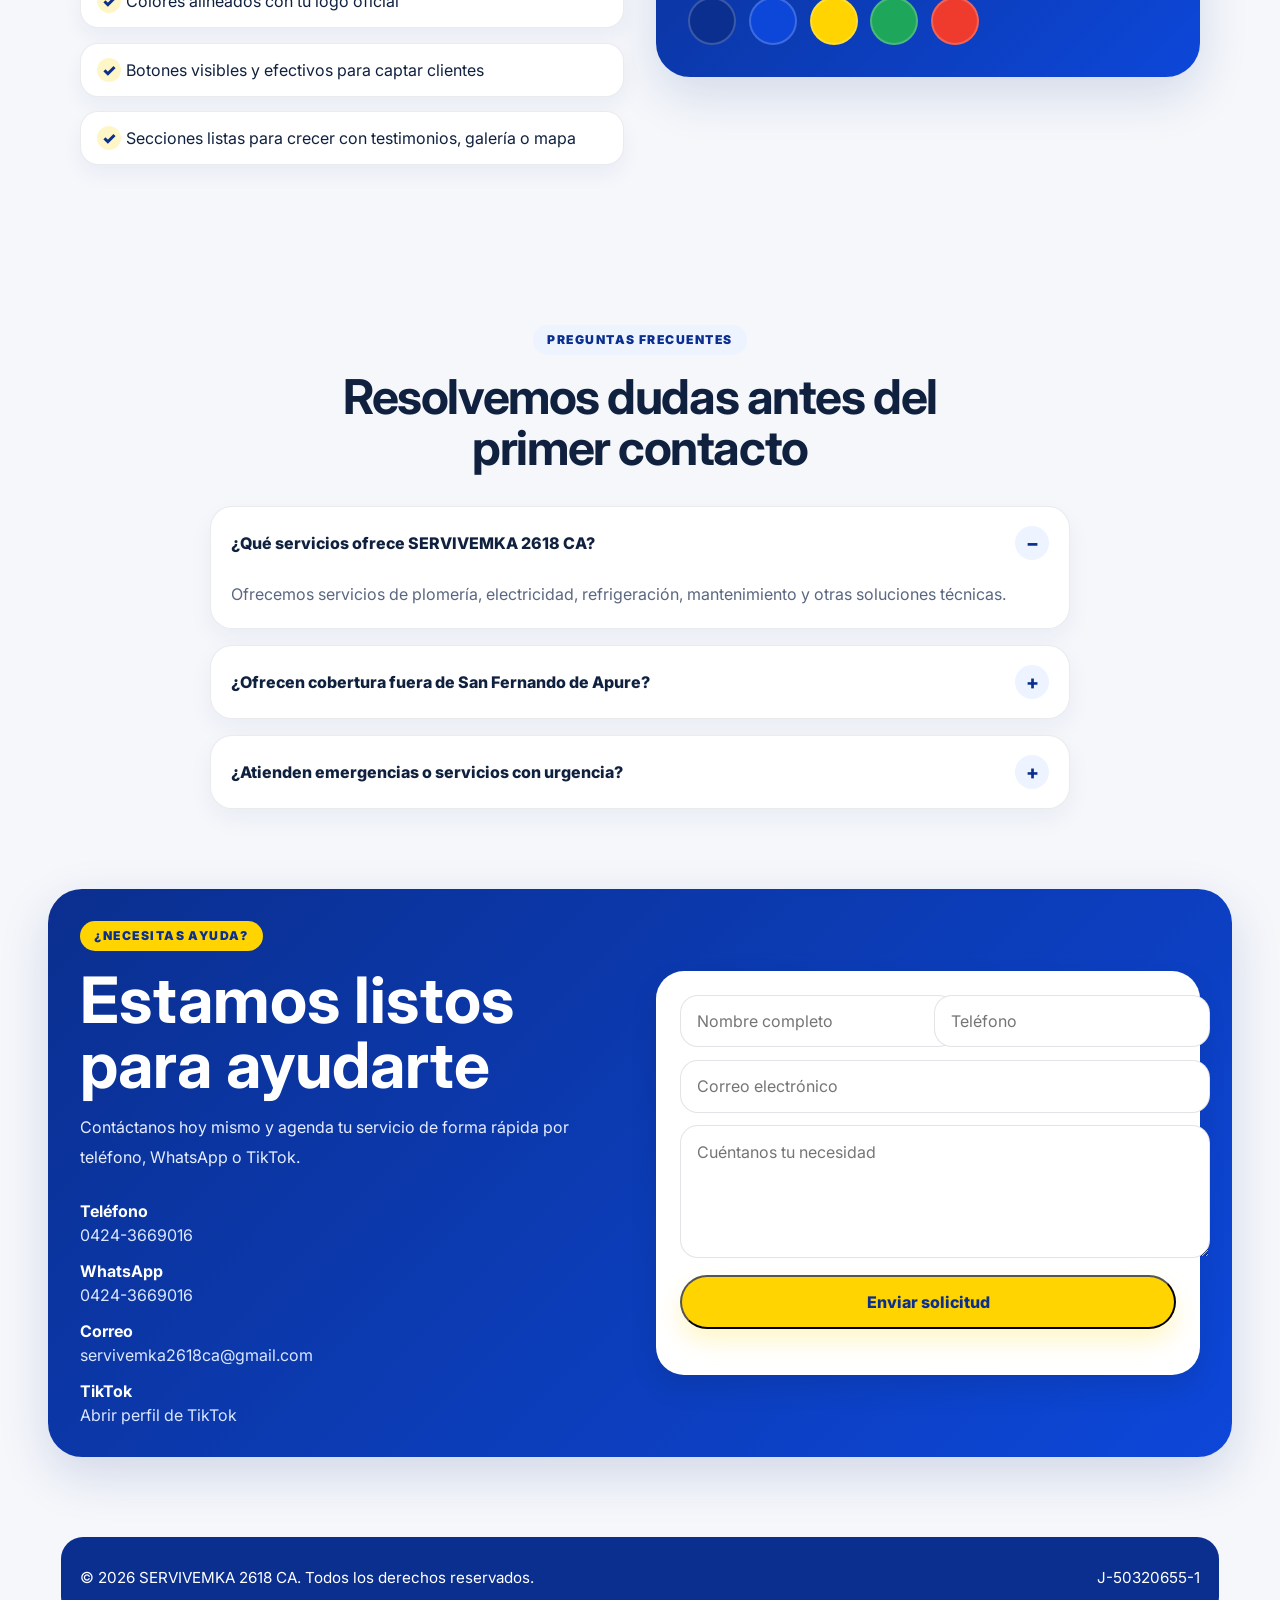
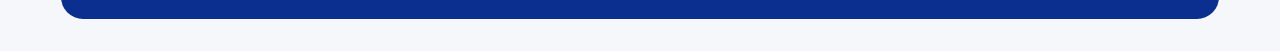
==== commit 67130ef3: "Update navigation links in index.html" ====
--- a/index.html
+++ b/index.html
@@ -32,12 +32,13 @@
         </button>
 
         <nav class="nav" id="navMenu">
-          <a href="#inicio">Inicio</a>
-          <a href="#servicios">Servicios</a>
-          <a href="#beneficios">¿Por qué elegirnos?</a>
-          <a href="#nosotros">Nosotros</a>
-          <a href="#contacto" class="nav-button">Contáctanos</a>
-        </nav>
+  <a href="#inicio">Inicio</a>
+  <a href="#servicios">Servicios</a>
+  <a href="catalogo.html" target="_blank">Catálogo de productos</a>
+  <a href="#beneficios">¿Por qué elegirnos?</a>
+  <a href="#nosotros">Nosotros</a>
+  <a href="#contacto" class="nav-button">Contáctanos</a>
+</nav>
       </div>
     </header>
 
--- a/styles.css
+++ b/styles.css
@@ -1,6 +1,19 @@
 :root {
-  --navy: #082b7a;
-  --blue: #1140ad;
+  --navy: #0a2f8f;
+  --blue: #0d47d9;
+  --light-blue: #edf3ff;
+  --yellow: #ffd400;
+  --yellow-soft: #ffe666;
+  --green: #1ea75b;
+  --red: #ef3b2d;
+  --text: #10213f;
+  --muted: #5b6780;
+  --white: #ffffff;
+  --bg: #f5f7fb;
+  --border: rgba(16, 33, 63, 0.09);
+  --shadow: 0 18px 50px rgba(8, 43, 122, 0.08);
+  --radius: 28px;
+}
   --light-blue: #edf3ff;
   --yellow: #ffd400;
   --yellow-soft: #ffe666;
